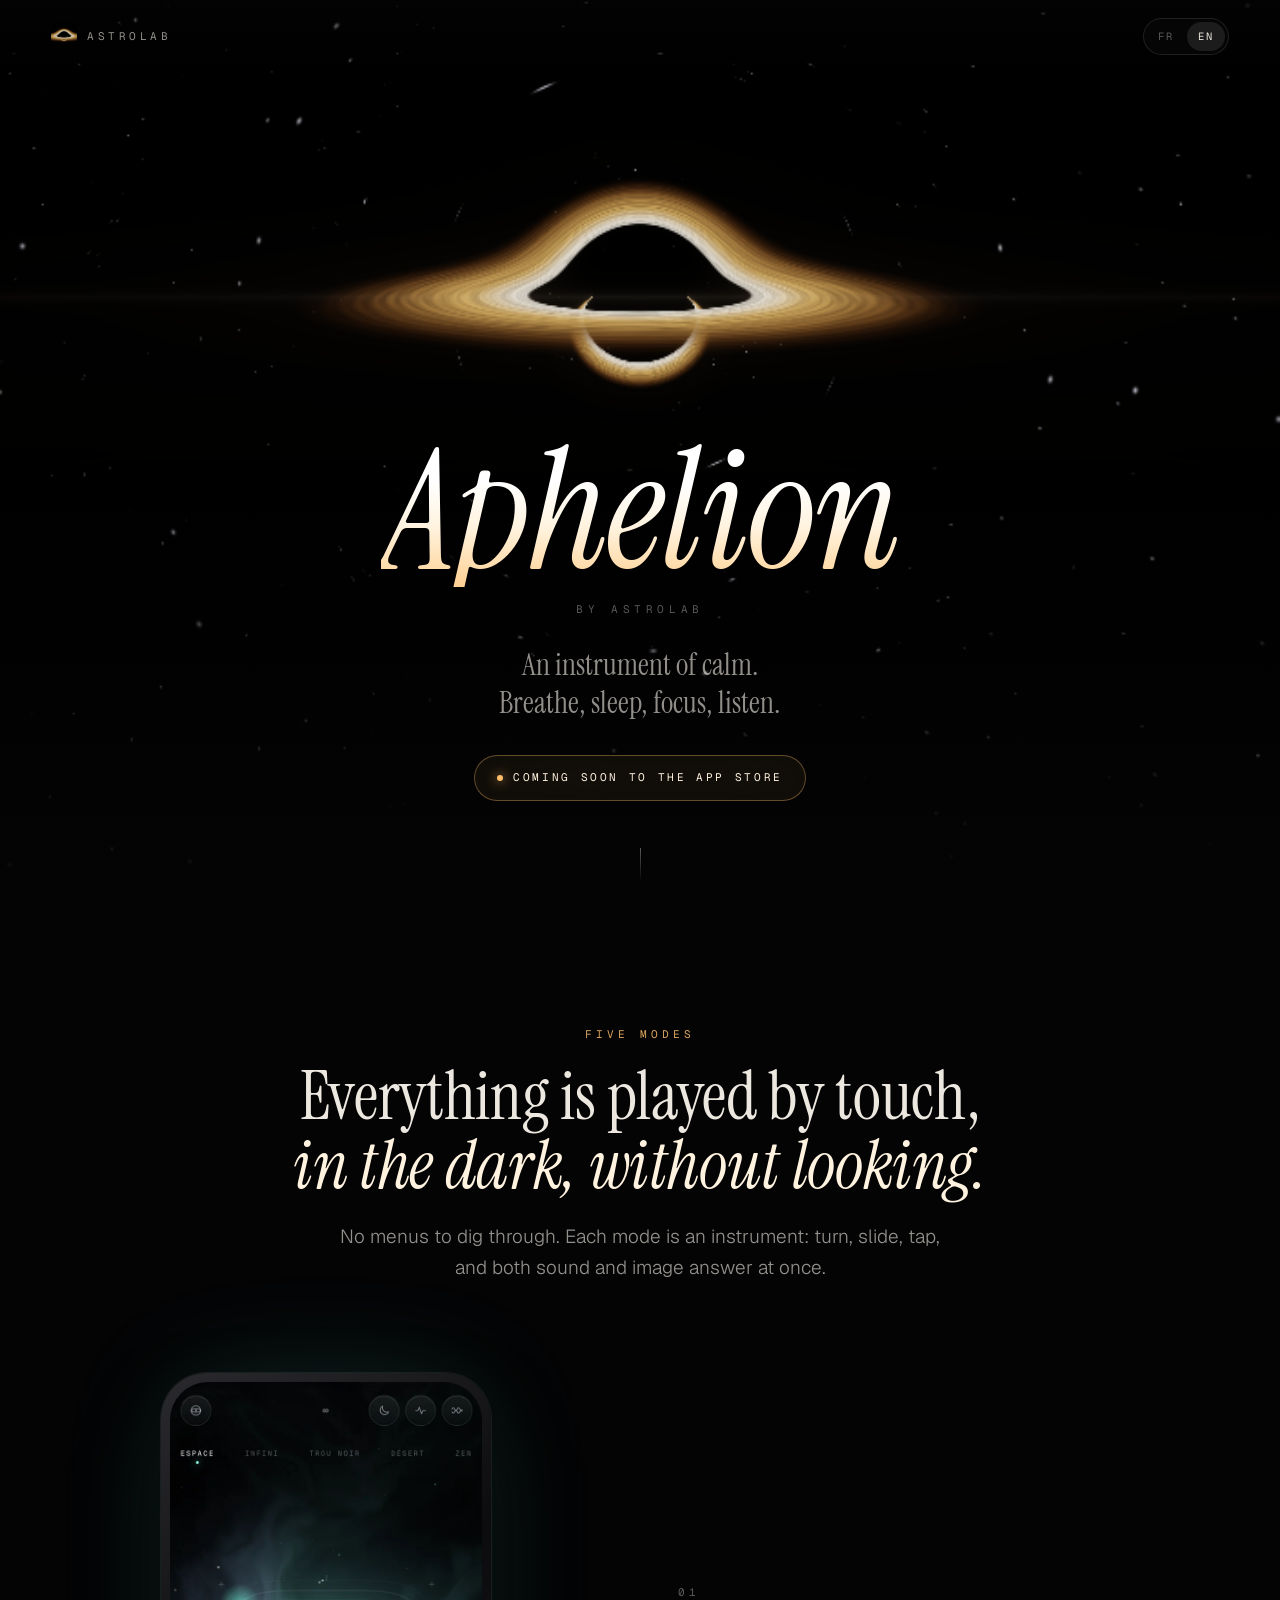
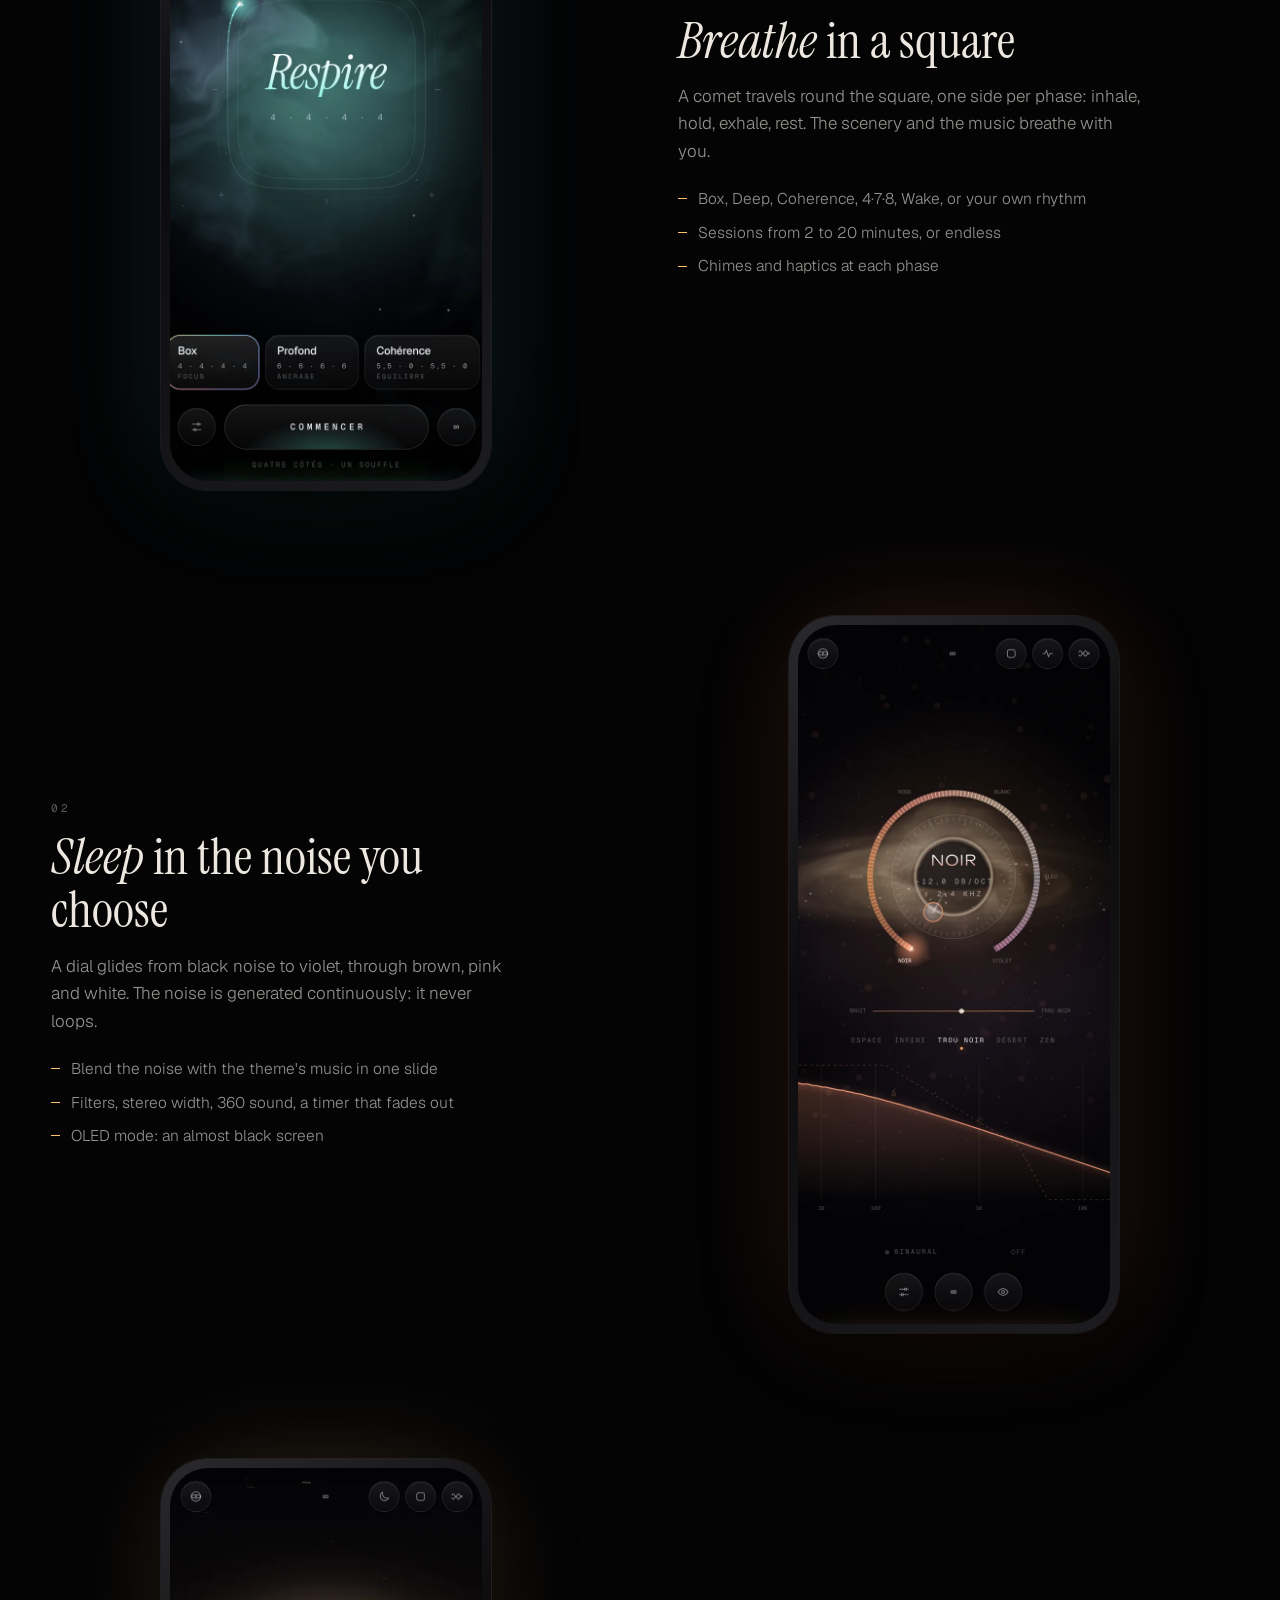
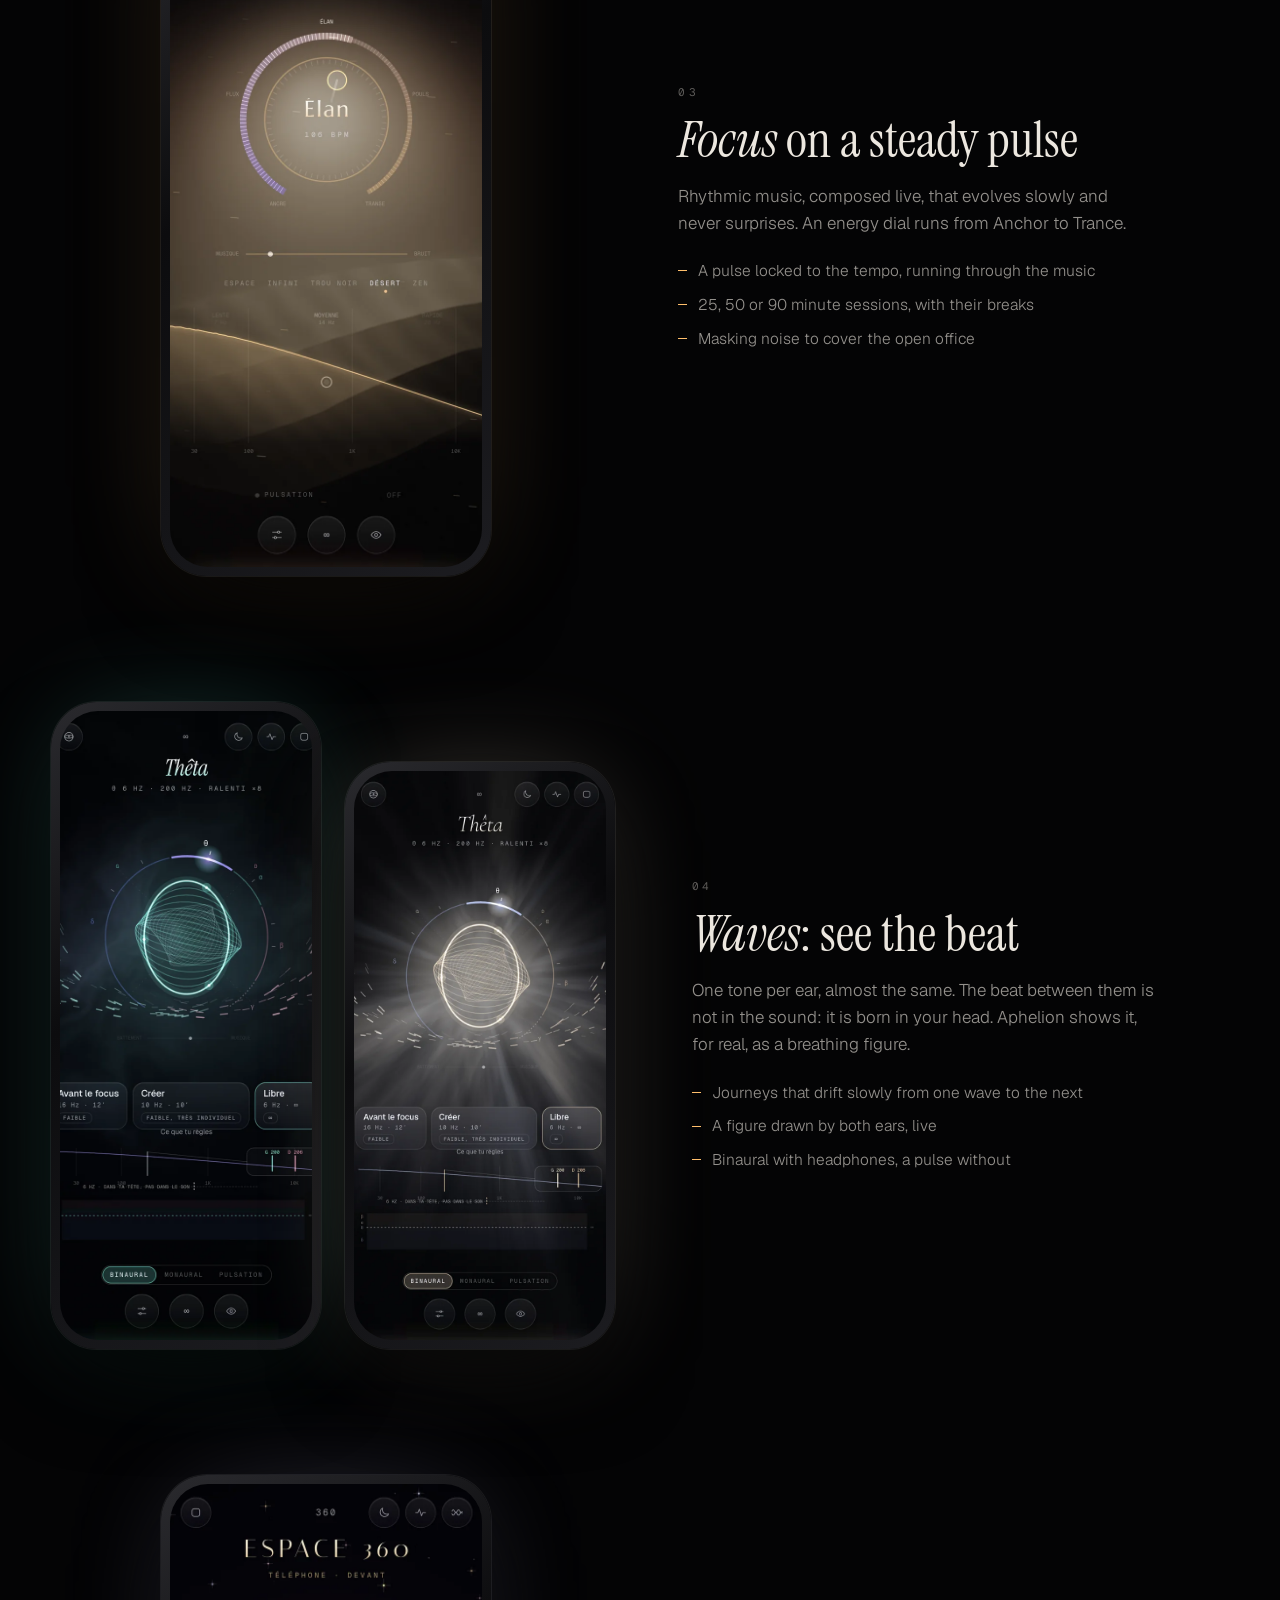
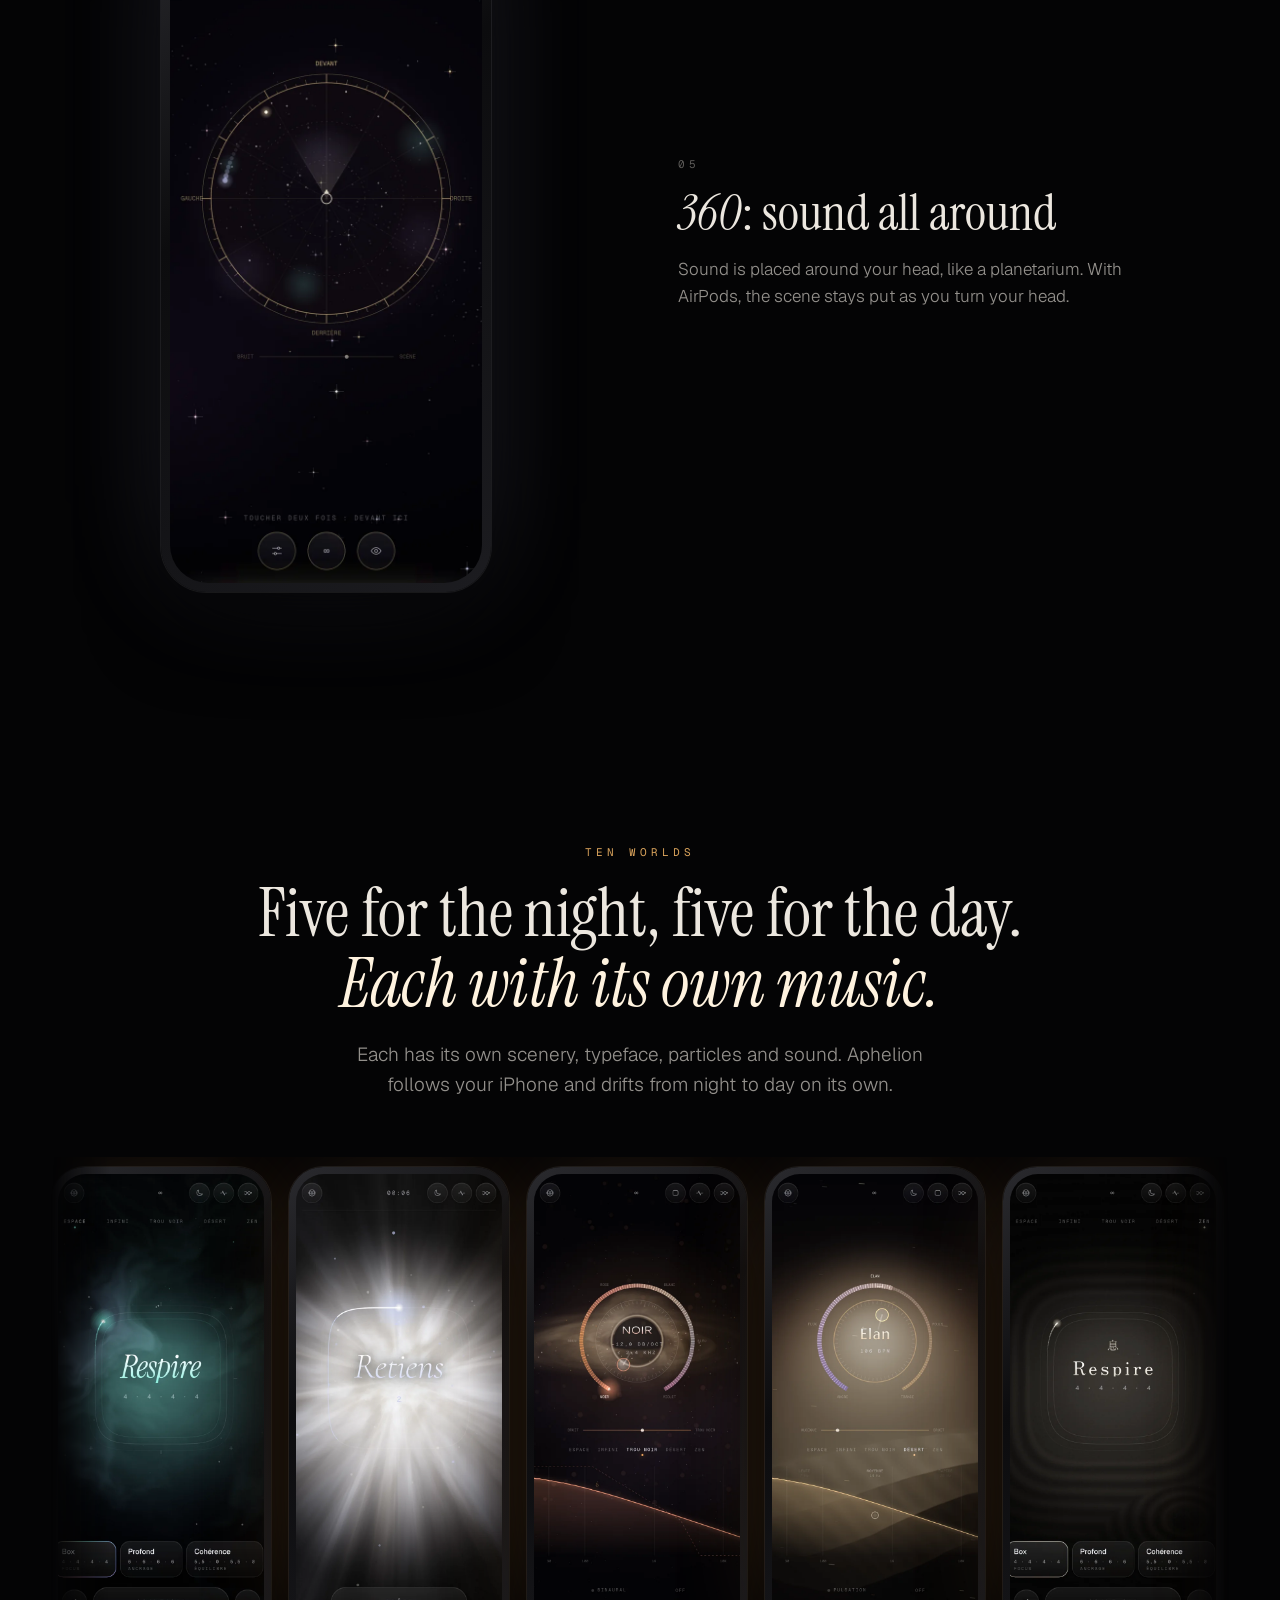
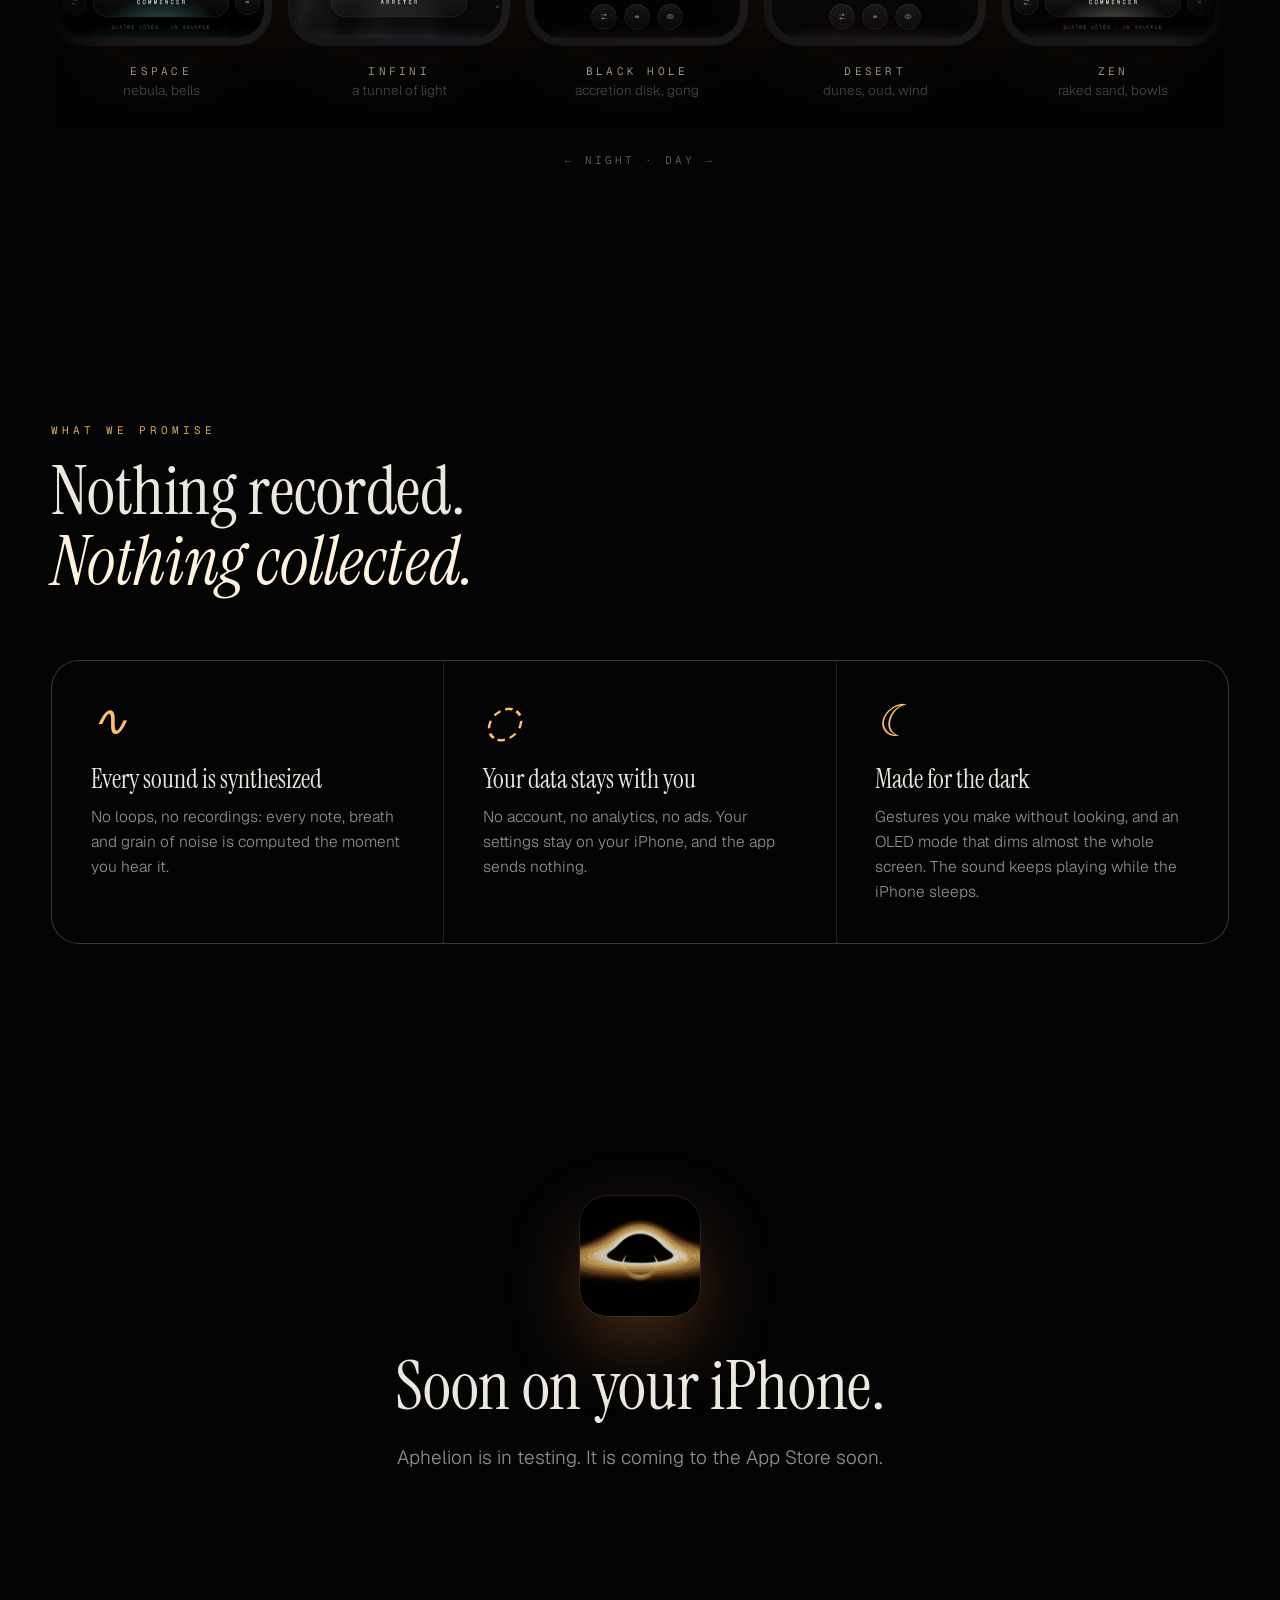
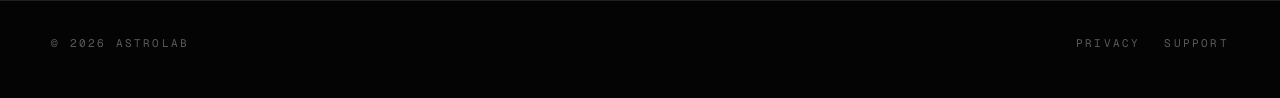
==== index.html @ 8ac02ea7 "Site d'Aphelion : présentation, confidentialité, support (FR/EN) Co-Authored-By: Claude Opus 5.5 <no" ====
<!doctype html>
<html lang="fr" data-l="fr">
<head>
<meta charset="utf-8">
<meta name="viewport" content="width=device-width,initial-scale=1,viewport-fit=cover">
<title>Aphelion — un instrument de calme</title>
<meta name="titre-fr" content="Aphelion — un instrument de calme">
<meta name="titre-en" content="Aphelion — an instrument of calm">
<meta name="description" content="Aphelion, by Astrolab: breathe, sleep, focus and listen. Ten worlds, every sound synthesized live, nothing recorded, no data collected.">
<meta name="theme-color" content="#040405">
<meta property="og:title" content="Aphelion">
<meta property="og:description" content="Un instrument de calme · An instrument of calm">
<meta property="og:image" content="img/icon-512.png">
<link rel="icon" href="img/favicon.png">
<link rel="apple-touch-icon" href="img/apple-touch-icon.png">
<link rel="preload" href="fonts/instrument-serif-italic.woff2" as="font" type="font/woff2" crossorigin>
<link rel="stylesheet" href="style.css">
</head>
<body>

<header class="barre">
  <a class="marque" href="./"><img src="img/favicon.png" alt="">Astrolab</a>
  <div class="langue" role="group" aria-label="Langue · Language"><button data-l="fr" aria-pressed="true">FR</button><button data-l="en" aria-pressed="false">EN</button></div>
</header>

<div class="ouverture">
  <div class="repli"></div>
  <canvas id="trou" aria-hidden="true"></canvas>
  <div class="titre">
    <h1>Aphelion</h1>
    <div class="par">by Astrolab</div>
    <p class="devise"><span class="fr">Un instrument de calme.<br>Respirer, dormir, se concentrer, écouter.</span><span class="en">An instrument of calm.<br>Breathe, sleep, focus, listen.</span></p>
    <a class="bientot" href="#modes"><i></i><span class="fr">Bientôt sur l'App Store</span><span class="en">Coming soon to the App Store</span></a>
  </div>
  <div class="descendre"></div>
</div>

<section id="modes">
  <div class="centre">
    <div class="intro-modes vient">
      <div class="etiquette"><span class="fr">Cinq modes</span><span class="en">Five modes</span></div>
      <h2><span class="fr">Tout se règle au doigt,<br><em>dans le noir, sans viser.</em></span><span class="en">Everything is played by touch,<br><em>in the dark, without looking.</em></span></h2>
      <p class="chapeau"><span class="fr">Pas de menus à parcourir. Chaque mode est un instrument : on tourne, on glisse, on touche, et le son comme l'image répondent tout de suite.</span><span class="en">No menus to dig through. Each mode is an instrument: turn, slide, tap, and both sound and image answer at once.</span></p>
    </div>

    <div class="modes">
      <article class="mode vient">
        <div class="tel" style="--lueur:rgba(80,200,180,.3)"><img src="img/resp-espace.webp" alt="" loading="lazy"></div>
        <div class="texte">
          <div class="num">01</div>
          <h3><span class="fr"><em>Respirer</em> en carré</span><span class="en"><em>Breathe</em> in a square</span></h3>
          <p><span class="fr">Une comète fait le tour du carré, un côté par phase : inspire, retiens, expire, suspends. Le décor et la musique respirent avec toi.</span><span class="en">A comet travels round the square, one side per phase: inhale, hold, exhale, rest. The scenery and the music breathe with you.</span></p>
          <ul>
            <li><span class="fr">Box, Profond, Cohérence, 4·7·8, Éveil, ou ton propre rythme</span><span class="en">Box, Deep, Coherence, 4·7·8, Wake, or your own rhythm</span></li>
            <li><span class="fr">Séances de 2 à 20 minutes, ou sans fin</span><span class="en">Sessions from 2 to 20 minutes, or endless</span></li>
            <li><span class="fr">Carillons et vibrations à chaque phase</span><span class="en">Chimes and haptics at each phase</span></li>
          </ul>
        </div>
      </article>

      <article class="mode vient">
        <div class="tel" style="--lueur:rgba(255,130,70,.3)"><img src="img/sommeil-trou.webp" alt="" loading="lazy"></div>
        <div class="texte">
          <div class="num">02</div>
          <h3><span class="fr"><em>Dormir</em> dans le bruit qu'on choisit</span><span class="en"><em>Sleep</em> in the noise you choose</span></h3>
          <p><span class="fr">Une molette glisse du bruit noir au violet, en passant par le brun, le rose et le blanc. Le bruit est généré en continu : il ne boucle jamais.</span><span class="en">A dial glides from black noise to violet, through brown, pink and white. The noise is generated continuously: it never loops.</span></p>
          <ul>
            <li><span class="fr">Le bruit se mêle à la musique du thème, d'un glisser</span><span class="en">Blend the noise with the theme's music in one slide</span></li>
            <li><span class="fr">Coupes, largeur stéréo, son 360, minuterie qui s'éteint en fondu</span><span class="en">Filters, stereo width, 360 sound, a timer that fades out</span></li>
            <li><span class="fr">Mode OLED : l'écran presque noir</span><span class="en">OLED mode: an almost black screen</span></li>
          </ul>
        </div>
      </article>

      <article class="mode vient">
        <div class="tel" style="--lueur:rgba(255,190,110,.28)"><img src="img/focus-desert.webp" alt="" loading="lazy"></div>
        <div class="texte">
          <div class="num">03</div>
          <h3><span class="fr"><em>Se concentrer</em> sur une pulsation</span><span class="en"><em>Focus</em> on a steady pulse</span></h3>
          <p><span class="fr">Une musique rythmée, composée en direct, qui évolue lentement et ne surprend jamais. Une molette d'énergie va d'Ancre à Transe.</span><span class="en">Rhythmic music, composed live, that evolves slowly and never surprises. An energy dial runs from Anchor to Trance.</span></p>
          <ul>
            <li><span class="fr">Une pulsation calée sur le tempo, qui traverse la musique</span><span class="en">A pulse locked to the tempo, running through the music</span></li>
            <li><span class="fr">Séances de 25, 50 ou 90 minutes, avec leurs pauses</span><span class="en">25, 50 or 90 minute sessions, with their breaks</span></li>
            <li><span class="fr">Un bruit de masquage pour couvrir l'open space</span><span class="en">Masking noise to cover the open office</span></li>
          </ul>
        </div>
      </article>

      <article class="mode vient">
        <div class="duo">
          <div class="tel" style="--lueur:rgba(90,220,200,.32)"><img src="img/ondes-espace.webp" alt="" loading="lazy"></div>
          <div class="tel" style="--lueur:rgba(255,240,210,.3)"><img src="img/ondes-infini.webp" alt="" loading="lazy"></div>
        </div>
        <div class="texte">
          <div class="num">04</div>
          <h3><span class="fr"><em>Ondes</em> : voir le battement</span><span class="en"><em>Waves</em>: see the beat</span></h3>
          <p><span class="fr">Un son par oreille, presque pareils. Le battement entre les deux n'est pas dans le son : il naît dans ta tête. Aphelion le montre, en vrai, comme une figure qui respire.</span><span class="en">One tone per ear, almost the same. The beat between them is not in the sound: it is born in your head. Aphelion shows it, for real, as a breathing figure.</span></p>
          <ul>
            <li><span class="fr">Des voyages qui glissent lentement d'une onde à l'autre</span><span class="en">Journeys that drift slowly from one wave to the next</span></li>
            <li><span class="fr">Une figure tracée par les deux oreilles, en direct</span><span class="en">A figure drawn by both ears, live</span></li>
            <li><span class="fr">Binaural au casque, pulsation sans casque</span><span class="en">Binaural with headphones, a pulse without</span></li>
          </ul>
        </div>
      </article>

      <article class="mode vient">
        <div class="tel" style="--lueur:rgba(200,200,255,.25)"><img src="img/e360-infini.webp" alt="" loading="lazy"></div>
        <div class="texte">
          <div class="num">05</div>
          <h3><span class="fr"><em>360</em> : le son tout autour</span><span class="en"><em>360</em>: sound all around</span></h3>
          <p><span class="fr">Le son se place autour de ta tête, comme dans un planétarium. Avec des AirPods, la scène reste en place quand tu tournes la tête.</span><span class="en">Sound is placed around your head, like a planetarium. With AirPods, the scene stays put as you turn your head.</span></p>
        </div>
      </article>
    </div>
  </div>
</section>

<section class="univers">
  <div class="centre vient" style="text-align:center">
    <div class="etiquette"><span class="fr">Dix univers</span><span class="en">Ten worlds</span></div>
    <h2><span class="fr">Cinq de nuit, cinq de jour.<br><em>Chacun avec sa musique.</em></span><span class="en">Five for the night, five for the day.<br><em>Each with its own music.</em></span></h2>
    <p class="chapeau" style="margin-inline:auto"><span class="fr">Un décor, une police, des particules et un son à lui. Aphelion suit ton iPhone et passe seule de la nuit au jour, en douceur.</span><span class="en">Each has its own scenery, typeface, particles and sound. Aphelion follows your iPhone and drifts from night to day on its own.</span></p>
  </div>
  <div class="bande vient">
    <div class="carte"><div class="tel"><img src="img/resp-espace.webp" alt="" loading="lazy"></div><b>Espace</b><span class="fr">nébuleuse, cloches</span><span class="en">nebula, bells</span></div>
    <div class="carte"><div class="tel"><img src="img/resp-seance-infini.webp" alt="" loading="lazy"></div><b>Infini</b><span class="fr">un tunnel de lumière</span><span class="en">a tunnel of light</span></div>
    <div class="carte"><div class="tel"><img src="img/sommeil-trou.webp" alt="" loading="lazy"></div><b class="fr">Trou noir</b><b class="en">Black hole</b><span class="fr">disque d'accrétion, gong</span><span class="en">accretion disk, gong</span></div>
    <div class="carte"><div class="tel"><img src="img/focus-desert.webp" alt="" loading="lazy"></div><b class="fr">Désert</b><b class="en">Desert</b><span class="fr">dunes, oud, vent</span><span class="en">dunes, oud, wind</span></div>
    <div class="carte"><div class="tel"><img src="img/resp-zen.webp" alt="" loading="lazy"></div><b>Zen</b><span class="fr">sable ratissé, bols</span><span class="en">raked sand, bowls</span></div>
    <div class="carte"><div class="tel"><img src="img/sommeil-nuages.webp" alt="" loading="lazy"></div><b class="fr">Nuages</b><b class="en">Clouds</b><span class="fr">au-dessus de la mer de nuages</span><span class="en">above a sea of clouds</span></div>
    <div class="carte"><div class="tel"><img src="img/resp-lagon.webp" alt="" loading="lazy"></div><b class="fr">Lagon</b><b class="en">Lagoon</b><span class="fr">reflets sous l'eau</span><span class="en">caustics under water</span></div>
    <div class="carte"><div class="tel"><img src="img/focus-prisme.webp" alt="" loading="lazy"></div><b class="fr">Prisme</b><b class="en">Prism</b><span class="fr">la lumière décomposée</span><span class="en">light split apart</span></div>
    <div class="carte"><div class="tel"><img src="img/resp-neve.webp" alt="" loading="lazy"></div><b class="fr">Névé</b><b class="en">Snowfield</b><span class="fr">neige et soleil d'altitude</span><span class="en">snow and high sun</span></div>
    <div class="carte"><div class="tel"><img src="img/resp-washi.webp" alt="" loading="lazy"></div><b>Washi</b><span class="fr">papier, encre, koto</span><span class="en">paper, ink, koto</span></div>
  </div>
  <div class="nuitjour"><span class="fr">← nuit · jour →</span><span class="en">← night · day →</span></div>
</section>

<section>
  <div class="centre">
    <div class="vient">
      <div class="etiquette"><span class="fr">Ce qu'on a promis</span><span class="en">What we promise</span></div>
      <h2><span class="fr">Rien d'enregistré.<br><em>Rien de collecté.</em></span><span class="en">Nothing recorded.<br><em>Nothing collected.</em></span></h2>
    </div>
    <div class="principes vient">
      <div class="principe"><div class="sym">∿</div><h4><span class="fr">Tout le son est synthétisé</span><span class="en">Every sound is synthesized</span></h4><p><span class="fr">Pas de boucles ni d'enregistrements : chaque note, chaque souffle et chaque grain de bruit est calculé au moment où tu l'entends.</span><span class="en">No loops, no recordings: every note, breath and grain of noise is computed the moment you hear it.</span></p></div>
      <div class="principe"><div class="sym">◌</div><h4><span class="fr">Tes données restent chez toi</span><span class="en">Your data stays with you</span></h4><p><span class="fr">Aucun compte, aucune analytique, aucune pub. Tes réglages restent sur ton iPhone, et l'app n'envoie rien.</span><span class="en">No account, no analytics, no ads. Your settings stay on your iPhone, and the app sends nothing.</span></p></div>
      <div class="principe"><div class="sym">☾</div><h4><span class="fr">Fait pour le noir</span><span class="en">Made for the dark</span></h4><p><span class="fr">Des gestes qu'on fait sans regarder, et un mode OLED qui éteint presque tout l'écran. Le son continue quand l'iPhone dort.</span><span class="en">Gestures you make without looking, and an OLED mode that dims almost the whole screen. The sound keeps playing while the iPhone sleeps.</span></p></div>
    </div>
  </div>
</section>

<section class="fin">
  <div class="centre vient">
    <img class="icone" src="img/icon-512.png" alt="Aphelion">
    <h2><span class="fr">Bientôt sur ton iPhone.</span><span class="en">Soon on your iPhone.</span></h2>
    <p class="chapeau" style="margin-inline:auto"><span class="fr">Aphelion est en test. Elle arrive sur l'App Store sous peu.</span><span class="en">Aphelion is in testing. It is coming to the App Store soon.</span></p>
  </div>
</section>

<footer>
  <div class="centre">
    <span>© 2026 Astrolab</span>
    <nav><a href="confidentialite.html"><span class="fr">Confidentialité</span><span class="en">Privacy</span></a><a href="support.html">Support</a></nav>
  </div>
</footer>

<script src="site.js"></script>
<script src="trou.js"></script>
</body>
</html>
---- style.css ----
@font-face{font-family:'Geist';src:url(fonts/geist.woff2) format('woff2');font-weight:300 500;font-display:swap}
@font-face{font-family:'Geist Mono';src:url(fonts/geist-mono.woff2) format('woff2');font-weight:400 500;font-display:swap}
@font-face{font-family:'Instrument Serif';src:url(fonts/instrument-serif.woff2) format('woff2');font-display:swap}
@font-face{font-family:'Instrument Serif';font-style:italic;src:url(fonts/instrument-serif-italic.woff2) format('woff2');font-display:swap}

:root{
  --noir:#040405;--noir2:#0b0b0e;--encre:#ece7df;--doux:rgba(236,231,223,.62);--pale:rgba(236,231,223,.38);
  --trait:rgba(236,231,223,.12);--or:#ffbf6b;--or2:#ff8a3d;--chaud:#fff3df;
  --serif:'Instrument Serif',ui-serif,Georgia,serif;--sans:'Geist',ui-sans-serif,system-ui,-apple-system,sans-serif;--mono:'Geist Mono',ui-monospace,Menlo,monospace;
  --marge:max(16px,4vw);--large:1180px;
  color-scheme:dark;
}
*{box-sizing:border-box;margin:0;padding:0}
html{background:var(--noir);-webkit-text-size-adjust:100%;scroll-behavior:smooth}
body{background:var(--noir);color:var(--encre);font-family:var(--sans);font-weight:300;font-size:17px;line-height:1.6;-webkit-font-smoothing:antialiased;overflow-x:hidden}
a{color:inherit}
img{display:block;max-width:100%}
[data-l=fr] .en,[data-l=en] .fr{display:none!important}
::selection{background:rgba(255,191,107,.3)}

/* top bar */
.barre{position:fixed;inset:0 0 auto;z-index:20;display:flex;align-items:center;justify-content:space-between;padding:18px var(--marge);
  background:linear-gradient(rgba(4,4,5,.7),rgba(4,4,5,0));pointer-events:none}
.barre>*{pointer-events:auto}
.marque{display:flex;align-items:center;gap:10px;text-decoration:none;font-family:var(--mono);font-size:11px;letter-spacing:.32em;text-transform:uppercase;color:var(--doux)}
.marque img{width:26px;height:26px;border-radius:7px}
.langue{display:flex;gap:2px;padding:3px;border:1px solid var(--trait);border-radius:99px;background:rgba(10,10,12,.55);backdrop-filter:blur(12px);-webkit-backdrop-filter:blur(12px)}
.langue button{all:unset;cursor:pointer;font-family:var(--mono);font-size:10.5px;letter-spacing:.18em;padding:6px 11px;border-radius:99px;color:var(--pale)}
.langue button[aria-pressed=true]{background:rgba(236,231,223,.1);color:var(--encre)}
.langue button:focus-visible{outline:1px solid var(--or)}

/* hero */
.ouverture{position:relative;height:100svh;min-height:560px;overflow:hidden;display:grid;place-items:end center;isolation:isolate}
#trou{position:absolute;inset:0;width:100%;height:100%;z-index:-2;opacity:0;transition:opacity 2.4s ease}
#trou.vu{opacity:1}
.ouverture .repli{position:absolute;inset:0;z-index:-3;background:radial-gradient(ellipse 60% 22% at 50% 50%,rgba(255,170,90,.35),transparent 70%),var(--noir)}
.ouverture::after{content:'';position:absolute;inset:auto 0 0;height:45%;z-index:-1;background:linear-gradient(transparent,var(--noir))}
.titre{text-align:center;padding:0 var(--marge) clamp(56px,11vh,120px)}
.titre h1{font-family:var(--serif);font-style:italic;font-weight:400;font-size:clamp(64px,13vw,168px);line-height:.9;letter-spacing:-.01em;
  background:linear-gradient(180deg,#fff 30%,var(--chaud) 60%,var(--or) 120%);-webkit-background-clip:text;background-clip:text;color:transparent;
  animation:monte 2.2s cubic-bezier(.2,.7,.2,1) .6s both}
.titre .par{margin-top:14px;font-family:var(--mono);font-size:11px;letter-spacing:.42em;text-transform:uppercase;color:var(--pale);animation:monte 2s ease 1.1s both}
.titre .devise{margin-top:28px;font-family:var(--serif);font-size:clamp(22px,3vw,30px);line-height:1.25;color:var(--doux);animation:monte 2s ease 1.4s both}
.bientot{display:inline-flex;align-items:center;gap:10px;margin-top:34px;padding:13px 22px;border-radius:99px;border:1px solid rgba(255,191,107,.35);
  background:rgba(255,191,107,.06);font-family:var(--mono);font-size:11px;letter-spacing:.24em;text-transform:uppercase;color:var(--chaud);text-decoration:none;
  animation:monte 2s ease 1.7s both;backdrop-filter:blur(10px);-webkit-backdrop-filter:blur(10px)}
.bientot i{width:6px;height:6px;border-radius:50%;background:var(--or);box-shadow:0 0 12px var(--or);animation:pouls 2.4s ease-in-out infinite}
@keyframes monte{from{opacity:0;transform:translateY(18px);filter:blur(6px)}to{opacity:1;transform:none;filter:none}}
@keyframes pouls{50%{opacity:.35}}
.descendre{position:absolute;bottom:18px;left:50%;width:1px;height:34px;background:linear-gradient(var(--pale),transparent);animation:monte 2s ease 2.2s both}

/* sections */
section{padding:clamp(80px,14vh,160px) var(--marge)}
.etiquette{font-family:var(--mono);font-size:11px;letter-spacing:.36em;text-transform:uppercase;color:var(--or);opacity:.85}
h2{font-family:var(--serif);font-weight:400;font-size:clamp(38px,5.4vw,68px);line-height:1.02;letter-spacing:-.005em;margin-top:18px}
h2 em{font-style:italic;color:var(--chaud)}
.chapeau{max-width:620px;margin-top:22px;color:var(--doux);font-size:clamp(17px,1.5vw,19px)}
.centre{max-width:var(--large);margin:0 auto}
.intro-modes{text-align:center}.intro-modes .chapeau{margin-inline:auto}

/* modes */
.modes{display:grid;gap:clamp(90px,14vh,150px);margin-top:clamp(70px,10vh,110px)}
.mode{display:grid;grid-template-columns:1fr 1fr;align-items:center;gap:clamp(32px,6vw,90px)}
.mode:nth-child(even) .tel{order:2}
.mode .texte{max-width:470px}
.mode h3{font-family:var(--serif);font-weight:400;font-size:clamp(34px,4vw,52px);line-height:1.05;margin-top:12px}
.mode h3 em{font-style:italic}
.mode p{margin-top:16px;color:var(--doux)}
.mode ul{list-style:none;margin-top:22px;display:grid;gap:9px}
.mode li{position:relative;padding-left:20px;color:var(--doux);font-size:15.5px}
.mode li::before{content:'';position:absolute;left:0;top:.72em;width:9px;height:1px;background:var(--or)}
.num{font-family:var(--mono);font-size:11px;letter-spacing:.3em;color:var(--pale)}

.tel{position:relative;justify-self:center;width:min(330px,78vw);aspect-ratio:660/1434;border-radius:46px;padding:9px;
  background:linear-gradient(145deg,#2a2a2e,#0c0c0e 40%,#1c1c20);box-shadow:0 0 0 1px rgba(255,255,255,.07),0 40px 90px -20px rgba(0,0,0,.9),0 0 120px -30px var(--lueur,rgba(255,170,90,.25))}
.tel img{width:100%;height:100%;object-fit:cover;border-radius:38px}
.duo{display:flex;justify-content:center;gap:clamp(14px,2vw,24px)}
.duo .tel{width:min(270px,40vw)}
.duo .tel:last-child{margin-top:60px}

/* universes */
.univers{overflow:hidden}
.bande{display:flex;gap:18px;margin-top:56px;padding:10px 0 30px;overflow-x:auto;scroll-snap-type:x mandatory;scrollbar-width:none;-webkit-overflow-scrolling:touch;
  mask-image:linear-gradient(90deg,transparent,#000 5%,#000 95%,transparent)}
.bande::-webkit-scrollbar{display:none}
.carte{flex:0 0 auto;scroll-snap-align:center;width:min(220px,52vw)}
.carte .tel{width:100%;border-radius:34px;padding:7px}.carte .tel img{border-radius:28px}
.carte b{display:block;margin-top:18px;font-family:var(--mono);font-weight:400;font-size:11px;letter-spacing:.3em;text-transform:uppercase;text-align:center}
.carte span{display:block;text-align:center;color:var(--pale);font-size:13.5px}
.nuitjour{display:flex;justify-content:center;gap:28px;margin-top:20px;font-family:var(--mono);font-size:11px;letter-spacing:.28em;text-transform:uppercase;color:var(--pale)}

/* principles */
.principes{display:grid;grid-template-columns:repeat(3,1fr);gap:1px;margin-top:64px;background:var(--trait);border:1px solid var(--trait);border-radius:28px;overflow:hidden}
.principe{background:var(--noir);padding:clamp(28px,3vw,42px)}
.principe .sym{font-family:var(--serif);font-style:italic;font-size:44px;line-height:1;color:var(--or)}
.principe h4{font-family:var(--serif);font-weight:400;font-size:26px;margin-top:22px;line-height:1.15}
.principe p{margin-top:10px;color:var(--doux);font-size:15.5px}

/* closing */
.fin{text-align:center;position:relative}
.fin .icone{width:120px;height:120px;border-radius:28px;margin:0 auto;box-shadow:0 0 0 1px rgba(255,255,255,.08),0 30px 80px -10px rgba(255,150,70,.35)}
.fin h2{margin-top:36px}
footer{border-top:1px solid var(--trait);padding:34px var(--marge) 46px}
footer .centre{display:flex;flex-wrap:wrap;gap:16px 28px;align-items:center;justify-content:space-between;font-family:var(--mono);font-size:11px;letter-spacing:.2em;text-transform:uppercase;color:var(--pale)}
footer nav{display:flex;gap:24px}
footer a{text-decoration:none}footer a:hover{color:var(--encre)}

/* reveal */
.vient{opacity:0;transform:translateY(28px);transition:opacity 1.2s ease,transform 1.2s cubic-bezier(.2,.7,.2,1)}
.vient.la{opacity:1;transform:none}

/* text pages */
.page{max-width:760px;margin:0 auto;padding:clamp(120px,18vh,170px) var(--marge) 90px}
.page h1{font-family:var(--serif);font-weight:400;font-size:clamp(44px,7vw,72px);line-height:1}
.page h1 em{font-style:italic;color:var(--chaud)}
.page .maj{margin-top:16px;font-family:var(--mono);font-size:11px;letter-spacing:.24em;text-transform:uppercase;color:var(--pale)}
.page .resume{margin-top:40px;padding:26px 28px;border:1px solid rgba(255,191,107,.28);border-radius:22px;background:rgba(255,191,107,.04);font-family:var(--serif);font-size:24px;line-height:1.3}
.page h2{font-size:30px;margin-top:56px}
.page p,.page li{margin-top:14px;color:var(--doux)}
.page ul{padding-left:20px}
.page strong{color:var(--encre);font-weight:400}
.page a{color:var(--chaud);text-underline-offset:3px}
.faq details{border-top:1px solid var(--trait);padding:20px 0}
.faq details:last-child{border-bottom:1px solid var(--trait)}
.faq summary{cursor:pointer;list-style:none;font-family:var(--serif);font-size:23px;line-height:1.25;display:flex;justify-content:space-between;gap:20px}
.faq summary::-webkit-details-marker{display:none}
.faq summary::after{content:'+';font-family:var(--mono);color:var(--or);transition:transform .3s}
.faq details[open] summary::after{transform:rotate(45deg)}
.contact{display:inline-flex;margin-top:22px;padding:13px 22px;border-radius:99px;border:1px solid rgba(255,191,107,.35);font-family:var(--mono);font-size:11px;letter-spacing:.22em;text-transform:uppercase;color:var(--chaud)!important;text-decoration:none}

@media (max-width:820px){
  .mode{grid-template-columns:1fr;text-align:center}
  .mode:nth-child(even) .tel{order:0}
  .mode .texte{margin:0 auto}
  .mode ul{justify-items:center}
  .mode li{padding-left:0}.mode li::before{display:none}
  .principes{grid-template-columns:1fr}
  footer .centre{justify-content:center;text-align:center}
}
@media (prefers-reduced-motion:reduce){
  *,*::before,*::after{animation:none!important;transition:none!important}
  .vient{opacity:1;transform:none}
}
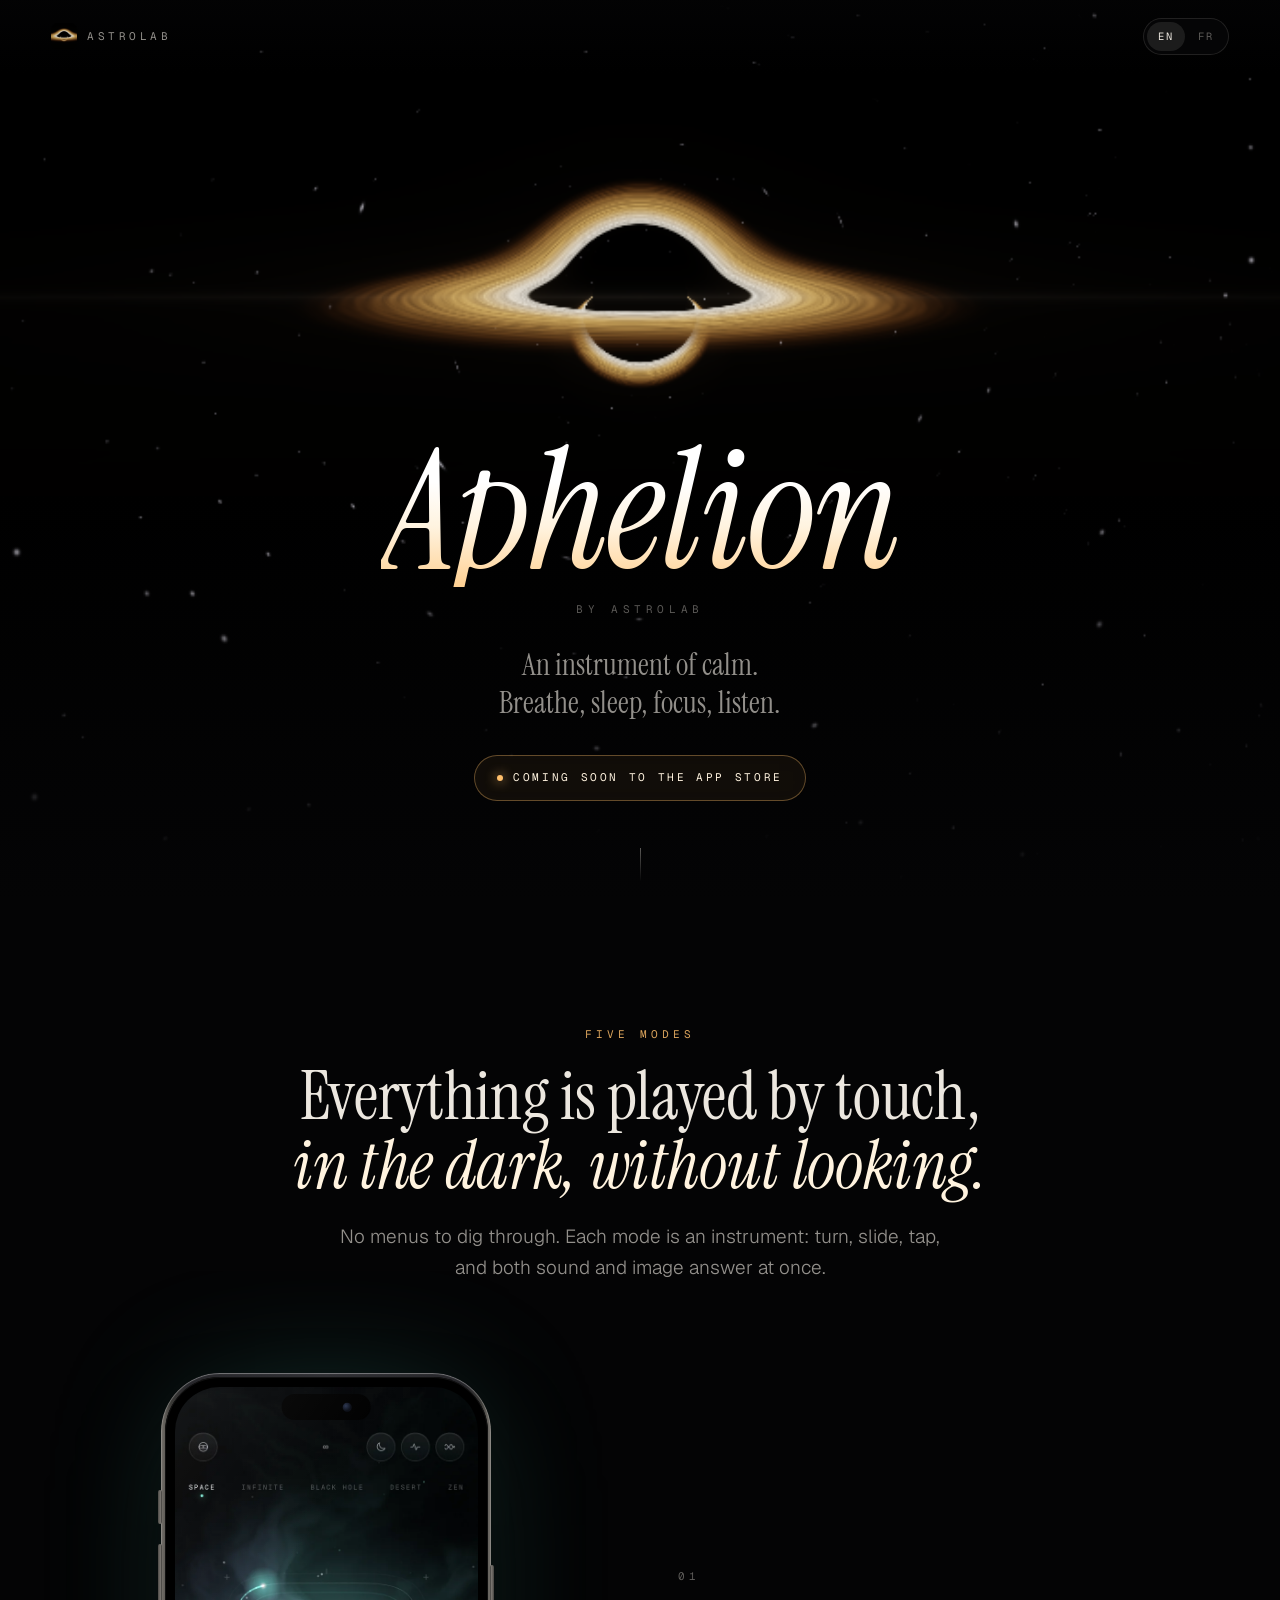
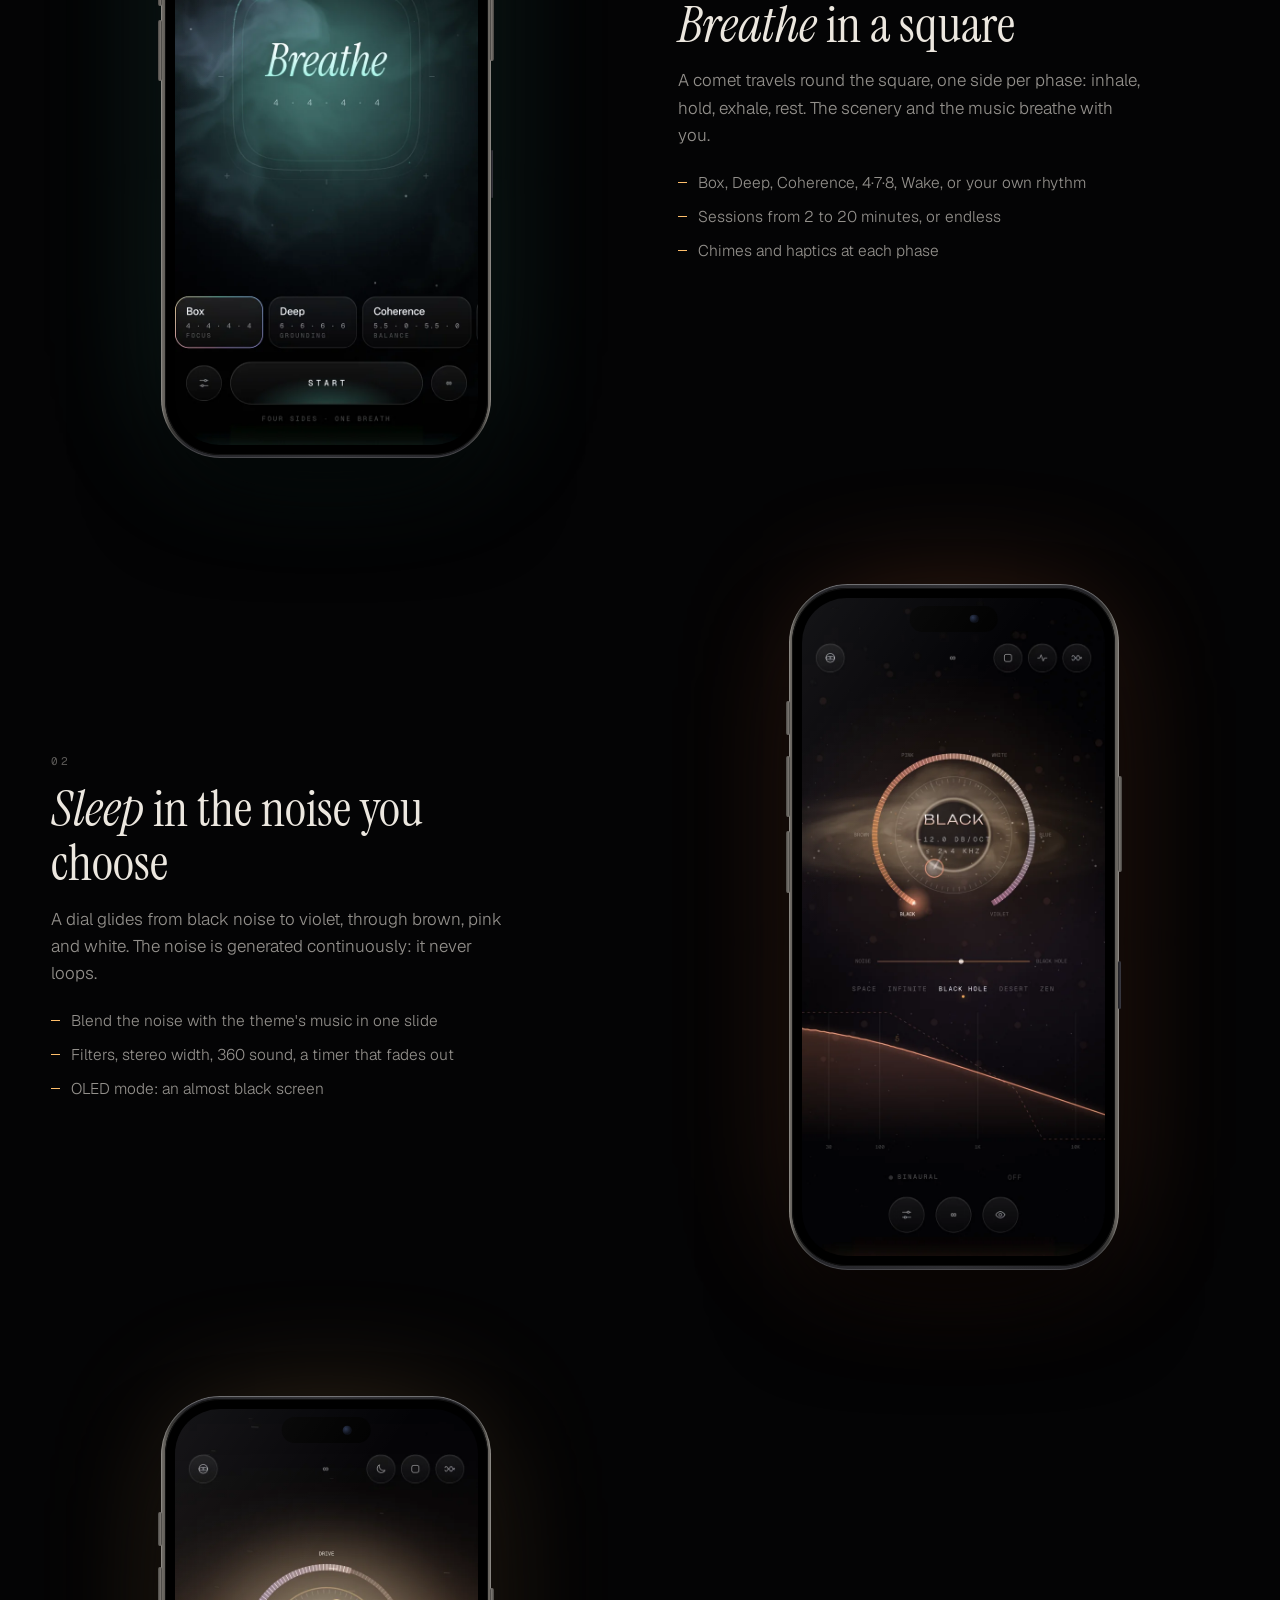
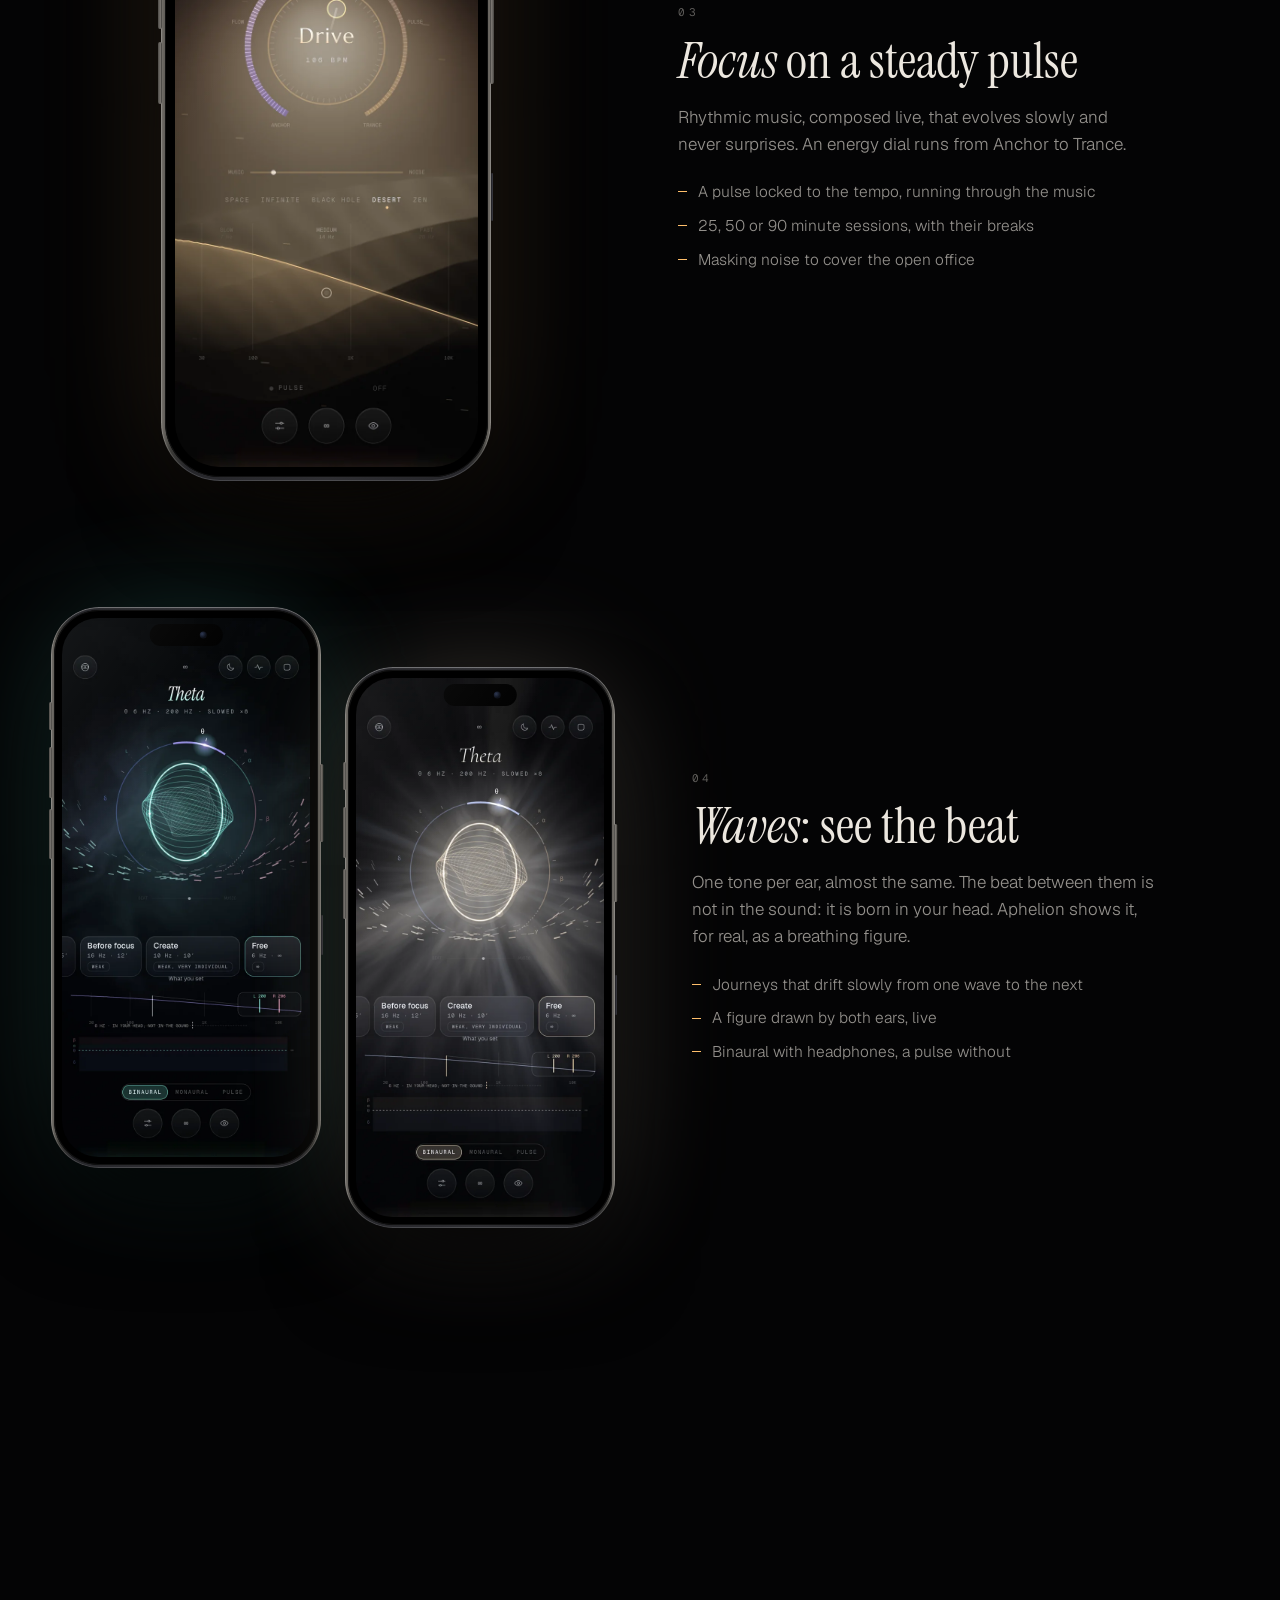
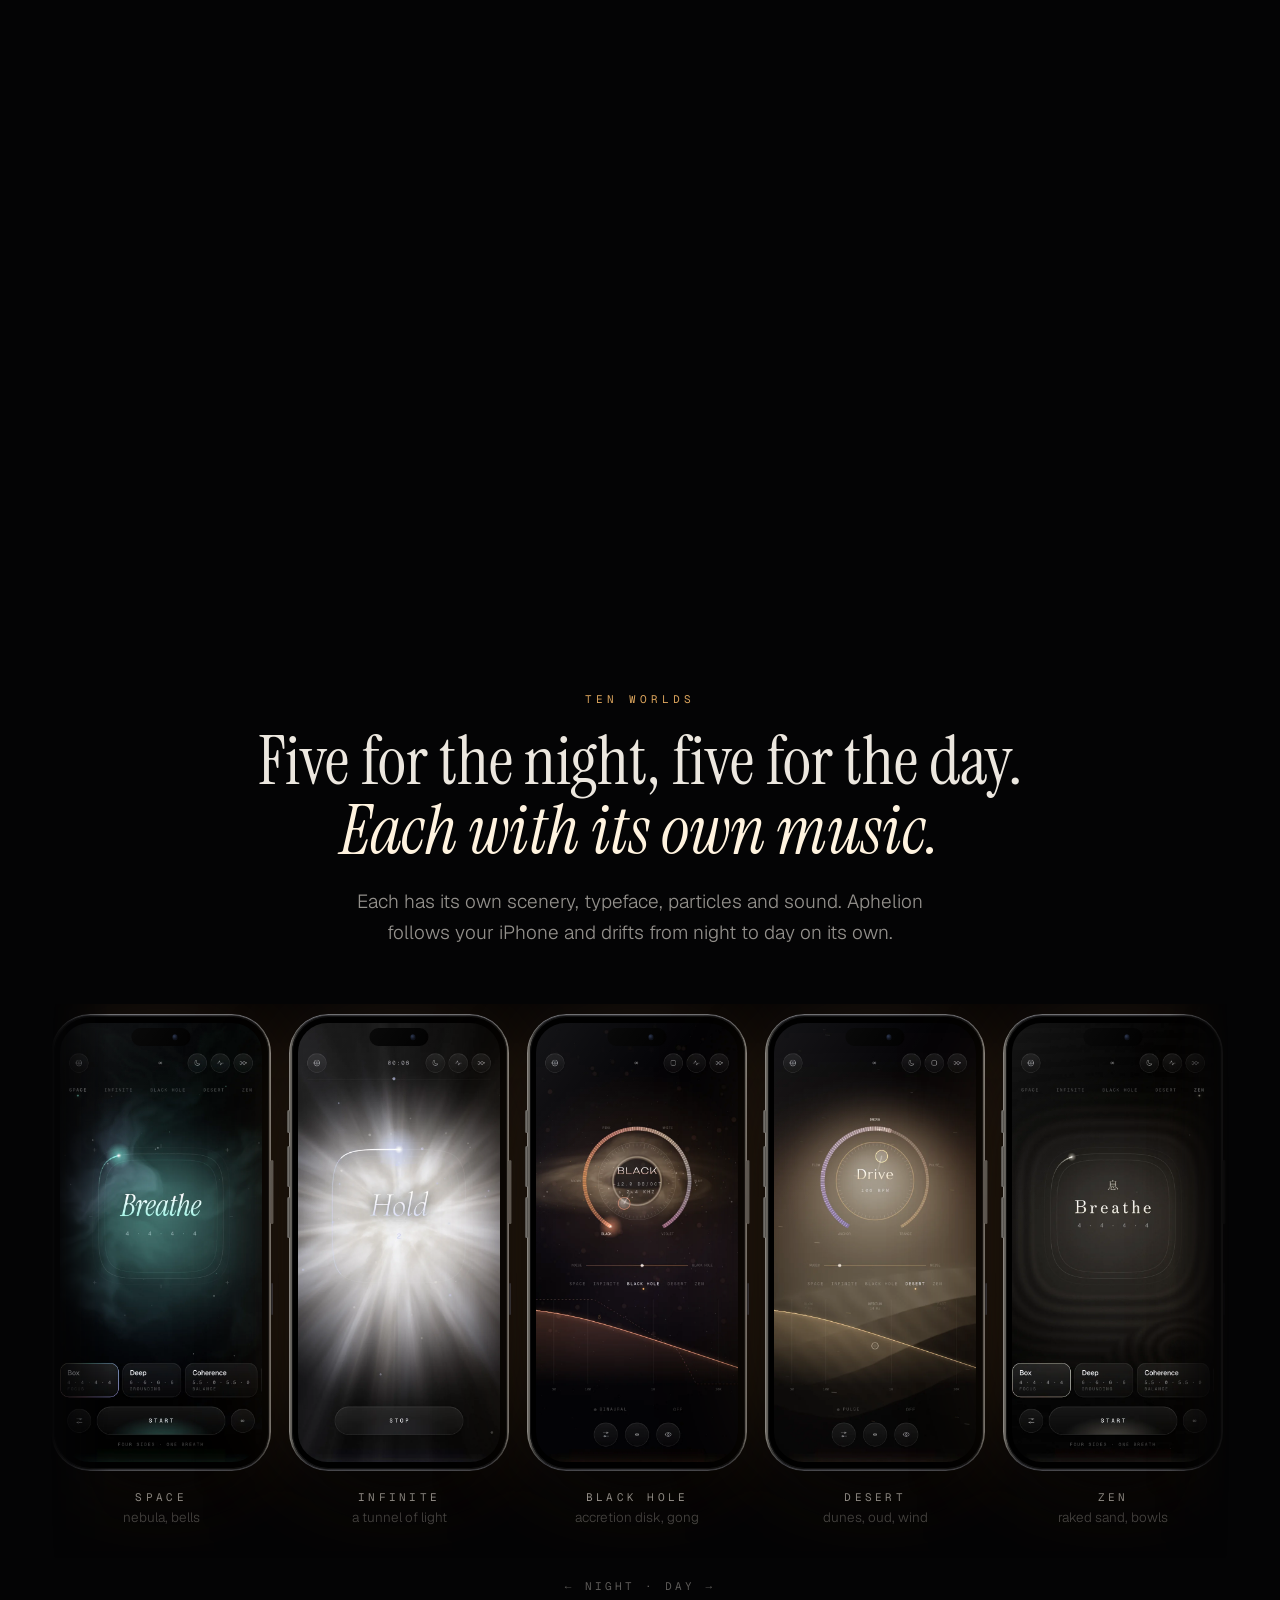
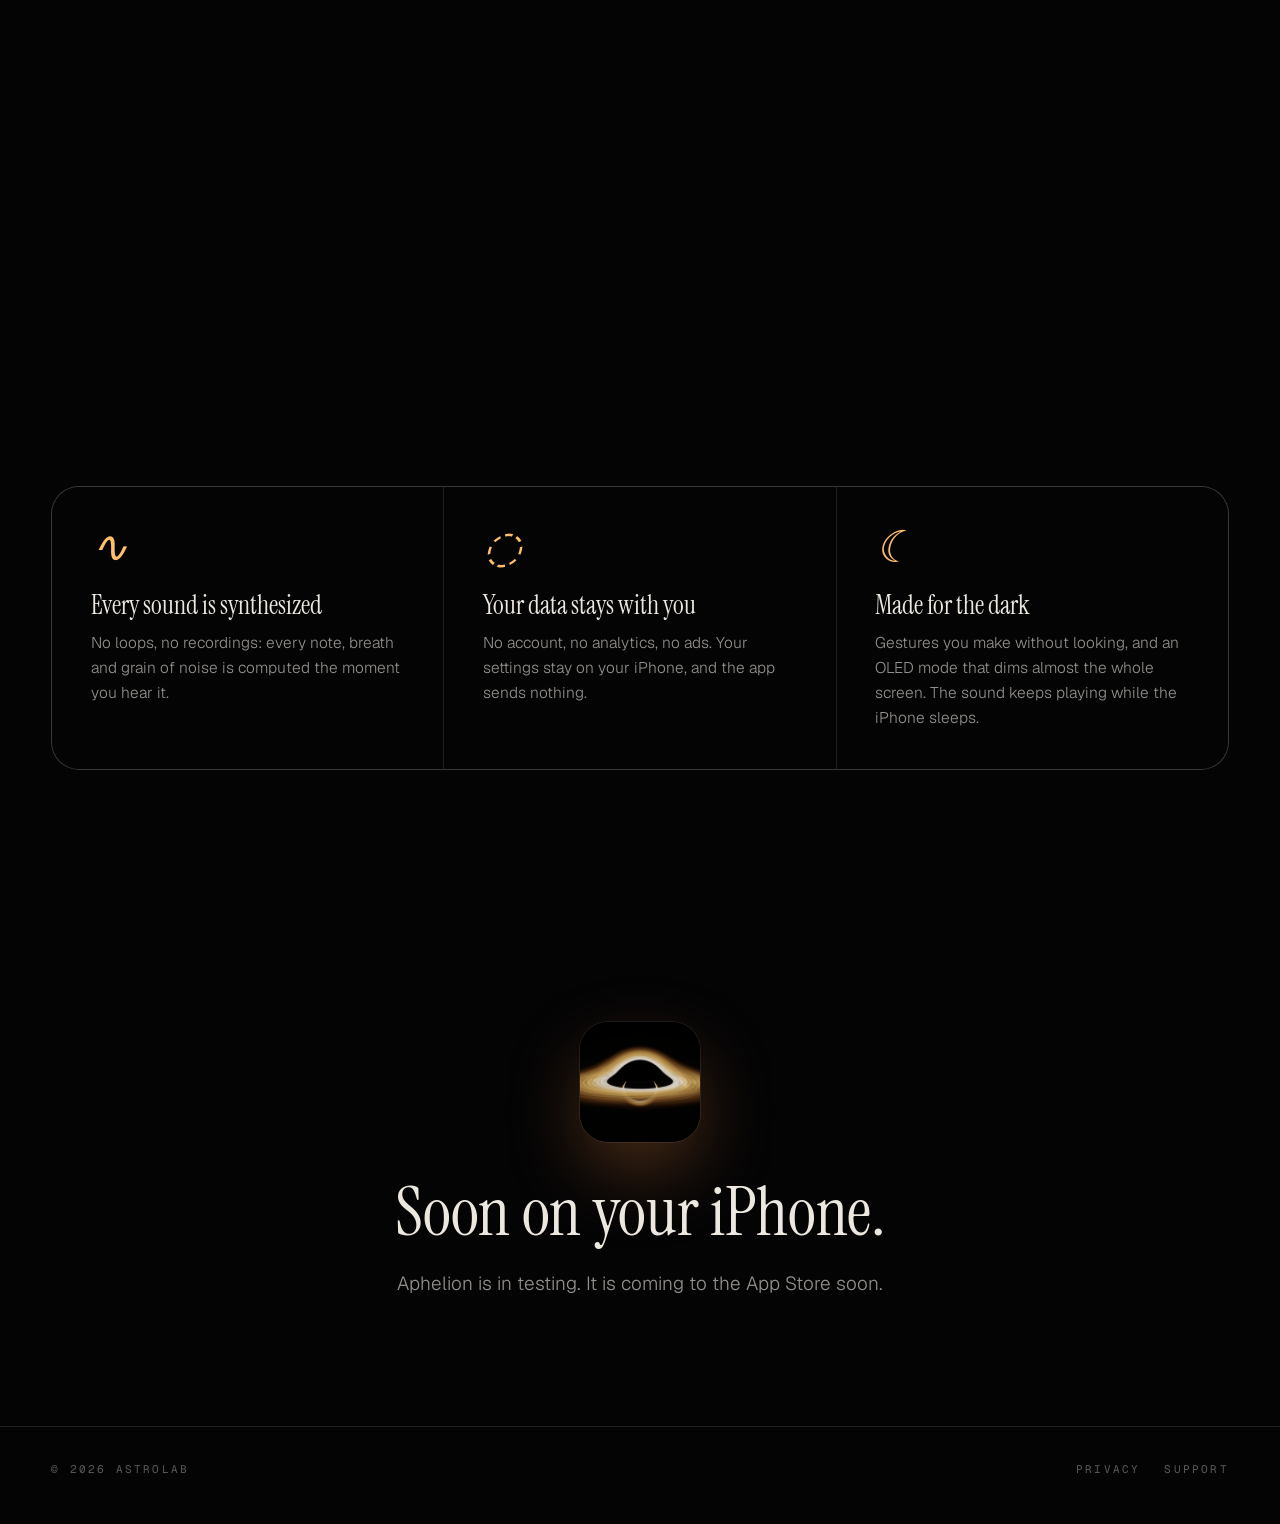
==== commit eb4eba0b: "Vrais cadres d'iPhone 17 Pro Max, captures dans la langue de la page (anglais par défaut), sans barr" ====
--- a/index.html
+++ b/index.html
@@ -1,9 +1,9 @@
 <!doctype html>
-<html lang="fr" data-l="fr">
+<html lang="en" data-l="en">
 <head>
 <meta charset="utf-8">
 <meta name="viewport" content="width=device-width,initial-scale=1,viewport-fit=cover">
-<title>Aphelion — un instrument de calme</title>
+<title>Aphelion — an instrument of calm</title>
 <meta name="titre-fr" content="Aphelion — un instrument de calme">
 <meta name="titre-en" content="Aphelion — an instrument of calm">
 <meta name="description" content="Aphelion, by Astrolab: breathe, sleep, focus and listen. Ten worlds, every sound synthesized live, nothing recorded, no data collected.">
@@ -20,7 +20,7 @@
 
 <header class="barre">
   <a class="marque" href="./"><img src="img/favicon.png" alt="">Astrolab</a>
-  <div class="langue" role="group" aria-label="Langue · Language"><button data-l="fr" aria-pressed="true">FR</button><button data-l="en" aria-pressed="false">EN</button></div>
+  <div class="langue" role="group" aria-label="Langue · Language"><button data-l="en" aria-pressed="true">EN</button><button data-l="fr" aria-pressed="false">FR</button></div>
 </header>
 
 <div class="ouverture">
@@ -45,7 +45,7 @@
 
     <div class="modes">
       <article class="mode vient">
-        <div class="tel" style="--lueur:rgba(80,200,180,.3)"><img src="img/resp-espace.webp" alt="" loading="lazy"></div>
+        <div class="tel" style="--lueur:rgba(80,200,180,.3)"><div class="corps"><img class="fr" src="img/fr/resp-espace.webp" alt="" loading="lazy"><img class="en" src="img/en/resp-espace.webp" alt="" loading="lazy"><i class="ile"></i></div><b class="bt b1"></b><b class="bt b2"></b><b class="bt b3"></b><b class="bt b4"></b><b class="bt b5"></b></div>
         <div class="texte">
           <div class="num">01</div>
           <h3><span class="fr"><em>Respirer</em> en carré</span><span class="en"><em>Breathe</em> in a square</span></h3>
@@ -59,7 +59,7 @@
       </article>
 
       <article class="mode vient">
-        <div class="tel" style="--lueur:rgba(255,130,70,.3)"><img src="img/sommeil-trou.webp" alt="" loading="lazy"></div>
+        <div class="tel" style="--lueur:rgba(255,130,70,.3)"><div class="corps"><img class="fr" src="img/fr/sommeil-trou.webp" alt="" loading="lazy"><img class="en" src="img/en/sommeil-trou.webp" alt="" loading="lazy"><i class="ile"></i></div><b class="bt b1"></b><b class="bt b2"></b><b class="bt b3"></b><b class="bt b4"></b><b class="bt b5"></b></div>
         <div class="texte">
           <div class="num">02</div>
           <h3><span class="fr"><em>Dormir</em> dans le bruit qu'on choisit</span><span class="en"><em>Sleep</em> in the noise you choose</span></h3>
@@ -73,7 +73,7 @@
       </article>
 
       <article class="mode vient">
-        <div class="tel" style="--lueur:rgba(255,190,110,.28)"><img src="img/focus-desert.webp" alt="" loading="lazy"></div>
+        <div class="tel" style="--lueur:rgba(255,190,110,.28)"><div class="corps"><img class="fr" src="img/fr/focus-desert.webp" alt="" loading="lazy"><img class="en" src="img/en/focus-desert.webp" alt="" loading="lazy"><i class="ile"></i></div><b class="bt b1"></b><b class="bt b2"></b><b class="bt b3"></b><b class="bt b4"></b><b class="bt b5"></b></div>
         <div class="texte">
           <div class="num">03</div>
           <h3><span class="fr"><em>Se concentrer</em> sur une pulsation</span><span class="en"><em>Focus</em> on a steady pulse</span></h3>
@@ -88,8 +88,8 @@
 
       <article class="mode vient">
         <div class="duo">
-          <div class="tel" style="--lueur:rgba(90,220,200,.32)"><img src="img/ondes-espace.webp" alt="" loading="lazy"></div>
-          <div class="tel" style="--lueur:rgba(255,240,210,.3)"><img src="img/ondes-infini.webp" alt="" loading="lazy"></div>
+          <div class="tel" style="--lueur:rgba(90,220,200,.32)"><div class="corps"><img class="fr" src="img/fr/ondes-espace.webp" alt="" loading="lazy"><img class="en" src="img/en/ondes-espace.webp" alt="" loading="lazy"><i class="ile"></i></div><b class="bt b1"></b><b class="bt b2"></b><b class="bt b3"></b><b class="bt b4"></b><b class="bt b5"></b></div>
+          <div class="tel" style="--lueur:rgba(255,240,210,.3)"><div class="corps"><img class="fr" src="img/fr/ondes-infini.webp" alt="" loading="lazy"><img class="en" src="img/en/ondes-infini.webp" alt="" loading="lazy"><i class="ile"></i></div><b class="bt b1"></b><b class="bt b2"></b><b class="bt b3"></b><b class="bt b4"></b><b class="bt b5"></b></div>
         </div>
         <div class="texte">
           <div class="num">04</div>
@@ -104,7 +104,7 @@
       </article>
 
       <article class="mode vient">
-        <div class="tel" style="--lueur:rgba(200,200,255,.25)"><img src="img/e360-infini.webp" alt="" loading="lazy"></div>
+        <div class="tel" style="--lueur:rgba(200,200,255,.25)"><div class="corps"><img class="fr" src="img/fr/e360-infini.webp" alt="" loading="lazy"><img class="en" src="img/en/e360-infini.webp" alt="" loading="lazy"><i class="ile"></i></div><b class="bt b1"></b><b class="bt b2"></b><b class="bt b3"></b><b class="bt b4"></b><b class="bt b5"></b></div>
         <div class="texte">
           <div class="num">05</div>
           <h3><span class="fr"><em>360</em> : le son tout autour</span><span class="en"><em>360</em>: sound all around</span></h3>
@@ -122,16 +122,16 @@
     <p class="chapeau" style="margin-inline:auto"><span class="fr">Un décor, une police, des particules et un son à lui. Aphelion suit ton iPhone et passe seule de la nuit au jour, en douceur.</span><span class="en">Each has its own scenery, typeface, particles and sound. Aphelion follows your iPhone and drifts from night to day on its own.</span></p>
   </div>
   <div class="bande vient">
-    <div class="carte"><div class="tel"><img src="img/resp-espace.webp" alt="" loading="lazy"></div><b>Espace</b><span class="fr">nébuleuse, cloches</span><span class="en">nebula, bells</span></div>
-    <div class="carte"><div class="tel"><img src="img/resp-seance-infini.webp" alt="" loading="lazy"></div><b>Infini</b><span class="fr">un tunnel de lumière</span><span class="en">a tunnel of light</span></div>
-    <div class="carte"><div class="tel"><img src="img/sommeil-trou.webp" alt="" loading="lazy"></div><b class="fr">Trou noir</b><b class="en">Black hole</b><span class="fr">disque d'accrétion, gong</span><span class="en">accretion disk, gong</span></div>
-    <div class="carte"><div class="tel"><img src="img/focus-desert.webp" alt="" loading="lazy"></div><b class="fr">Désert</b><b class="en">Desert</b><span class="fr">dunes, oud, vent</span><span class="en">dunes, oud, wind</span></div>
-    <div class="carte"><div class="tel"><img src="img/resp-zen.webp" alt="" loading="lazy"></div><b>Zen</b><span class="fr">sable ratissé, bols</span><span class="en">raked sand, bowls</span></div>
-    <div class="carte"><div class="tel"><img src="img/sommeil-nuages.webp" alt="" loading="lazy"></div><b class="fr">Nuages</b><b class="en">Clouds</b><span class="fr">au-dessus de la mer de nuages</span><span class="en">above a sea of clouds</span></div>
-    <div class="carte"><div class="tel"><img src="img/resp-lagon.webp" alt="" loading="lazy"></div><b class="fr">Lagon</b><b class="en">Lagoon</b><span class="fr">reflets sous l'eau</span><span class="en">caustics under water</span></div>
-    <div class="carte"><div class="tel"><img src="img/focus-prisme.webp" alt="" loading="lazy"></div><b class="fr">Prisme</b><b class="en">Prism</b><span class="fr">la lumière décomposée</span><span class="en">light split apart</span></div>
-    <div class="carte"><div class="tel"><img src="img/resp-neve.webp" alt="" loading="lazy"></div><b class="fr">Névé</b><b class="en">Snowfield</b><span class="fr">neige et soleil d'altitude</span><span class="en">snow and high sun</span></div>
-    <div class="carte"><div class="tel"><img src="img/resp-washi.webp" alt="" loading="lazy"></div><b>Washi</b><span class="fr">papier, encre, koto</span><span class="en">paper, ink, koto</span></div>
+    <div class="carte"><div class="tel"><div class="corps"><img class="fr" src="img/fr/resp-espace.webp" alt="" loading="lazy"><img class="en" src="img/en/resp-espace.webp" alt="" loading="lazy"><i class="ile"></i></div><b class="bt b1"></b><b class="bt b2"></b><b class="bt b3"></b><b class="bt b4"></b><b class="bt b5"></b></div><b class="fr">Espace</b><b class="en">Space</b><span class="fr">nébuleuse, cloches</span><span class="en">nebula, bells</span></div>
+    <div class="carte"><div class="tel"><div class="corps"><img class="fr" src="img/fr/resp-seance-infini.webp" alt="" loading="lazy"><img class="en" src="img/en/resp-seance-infini.webp" alt="" loading="lazy"><i class="ile"></i></div><b class="bt b1"></b><b class="bt b2"></b><b class="bt b3"></b><b class="bt b4"></b><b class="bt b5"></b></div><b class="fr">Infini</b><b class="en">Infinite</b><span class="fr">un tunnel de lumière</span><span class="en">a tunnel of light</span></div>
+    <div class="carte"><div class="tel"><div class="corps"><img class="fr" src="img/fr/sommeil-trou.webp" alt="" loading="lazy"><img class="en" src="img/en/sommeil-trou.webp" alt="" loading="lazy"><i class="ile"></i></div><b class="bt b1"></b><b class="bt b2"></b><b class="bt b3"></b><b class="bt b4"></b><b class="bt b5"></b></div><b class="fr">Trou noir</b><b class="en">Black hole</b><span class="fr">disque d'accrétion, gong</span><span class="en">accretion disk, gong</span></div>
+    <div class="carte"><div class="tel"><div class="corps"><img class="fr" src="img/fr/focus-desert.webp" alt="" loading="lazy"><img class="en" src="img/en/focus-desert.webp" alt="" loading="lazy"><i class="ile"></i></div><b class="bt b1"></b><b class="bt b2"></b><b class="bt b3"></b><b class="bt b4"></b><b class="bt b5"></b></div><b class="fr">Désert</b><b class="en">Desert</b><span class="fr">dunes, oud, vent</span><span class="en">dunes, oud, wind</span></div>
+    <div class="carte"><div class="tel"><div class="corps"><img class="fr" src="img/fr/resp-zen.webp" alt="" loading="lazy"><img class="en" src="img/en/resp-zen.webp" alt="" loading="lazy"><i class="ile"></i></div><b class="bt b1"></b><b class="bt b2"></b><b class="bt b3"></b><b class="bt b4"></b><b class="bt b5"></b></div><b>Zen</b><span class="fr">sable ratissé, bols</span><span class="en">raked sand, bowls</span></div>
+    <div class="carte"><div class="tel"><div class="corps"><img class="fr" src="img/fr/sommeil-nuages.webp" alt="" loading="lazy"><img class="en" src="img/en/sommeil-nuages.webp" alt="" loading="lazy"><i class="ile"></i></div><b class="bt b1"></b><b class="bt b2"></b><b class="bt b3"></b><b class="bt b4"></b><b class="bt b5"></b></div><b class="fr">Nuages</b><b class="en">Clouds</b><span class="fr">au-dessus de la mer de nuages</span><span class="en">above a sea of clouds</span></div>
+    <div class="carte"><div class="tel"><div class="corps"><img class="fr" src="img/fr/resp-lagon.webp" alt="" loading="lazy"><img class="en" src="img/en/resp-lagon.webp" alt="" loading="lazy"><i class="ile"></i></div><b class="bt b1"></b><b class="bt b2"></b><b class="bt b3"></b><b class="bt b4"></b><b class="bt b5"></b></div><b class="fr">Lagon</b><b class="en">Lagoon</b><span class="fr">reflets sous l'eau</span><span class="en">caustics under water</span></div>
+    <div class="carte"><div class="tel"><div class="corps"><img class="fr" src="img/fr/focus-prisme.webp" alt="" loading="lazy"><img class="en" src="img/en/focus-prisme.webp" alt="" loading="lazy"><i class="ile"></i></div><b class="bt b1"></b><b class="bt b2"></b><b class="bt b3"></b><b class="bt b4"></b><b class="bt b5"></b></div><b class="fr">Prisme</b><b class="en">Prism</b><span class="fr">la lumière décomposée</span><span class="en">light split apart</span></div>
+    <div class="carte"><div class="tel"><div class="corps"><img class="fr" src="img/fr/resp-neve.webp" alt="" loading="lazy"><img class="en" src="img/en/resp-neve.webp" alt="" loading="lazy"><i class="ile"></i></div><b class="bt b1"></b><b class="bt b2"></b><b class="bt b3"></b><b class="bt b4"></b><b class="bt b5"></b></div><b class="fr">Névé</b><b class="en">Snowfield</b><span class="fr">neige et soleil d'altitude</span><span class="en">snow and high sun</span></div>
+    <div class="carte"><div class="tel"><div class="corps"><img class="fr" src="img/fr/resp-washi.webp" alt="" loading="lazy"><img class="en" src="img/en/resp-washi.webp" alt="" loading="lazy"><i class="ile"></i></div><b class="bt b1"></b><b class="bt b2"></b><b class="bt b3"></b><b class="bt b4"></b><b class="bt b5"></b></div><b>Washi</b><span class="fr">papier, encre, koto</span><span class="en">paper, ink, koto</span></div>
   </div>
   <div class="nuitjour"><span class="fr">← nuit · jour →</span><span class="en">← night · day →</span></div>
 </section>
--- a/style.css
+++ b/style.css
@@ -71,11 +71,26 @@
 .mode li::before{content:'';position:absolute;left:0;top:.72em;width:9px;height:1px;background:var(--or)}
 .num{font-family:var(--mono);font-size:11px;letter-spacing:.3em;color:var(--pale)}
 
-.tel{position:relative;justify-self:center;width:min(330px,78vw);aspect-ratio:660/1434;border-radius:46px;padding:9px;
-  background:linear-gradient(145deg,#2a2a2e,#0c0c0e 40%,#1c1c20);box-shadow:0 0 0 1px rgba(255,255,255,.07),0 40px 90px -20px rgba(0,0,0,.9),0 0 120px -30px var(--lueur,rgba(255,170,90,.25))}
-.tel img{width:100%;height:100%;object-fit:cover;border-radius:38px}
-.duo{display:flex;justify-content:center;gap:clamp(14px,2vw,24px)}
-.duo .tel{width:min(270px,40vw)}
+/* iPhone 17 Pro Max: titanium rim, black bezel, Dynamic Island, side buttons (sizes in fractions of the body width --w) */
+.tel{--w:min(330px,78vw);position:relative;justify-self:center;width:var(--w);padding:calc(var(--w)*.011);border-radius:calc(var(--w)*.178);
+  background:linear-gradient(90deg,#77736d,#3a3936 3%,#26262a 8%,#2f2f33 50%,#26262a 92%,#3a3936 97%,#77736d),#2f2f33;
+  box-shadow:inset 0 0 0 1px rgba(255,255,255,.14),inset 0 1px 1px rgba(255,255,255,.25),0 50px 100px -25px rgba(0,0,0,.95),0 0 140px -30px var(--lueur,rgba(255,170,90,.25))}
+.tel .corps{position:relative;padding:calc(var(--w)*.03);border-radius:calc(var(--w)*.167);background:#000;box-shadow:inset 0 0 0 1px #111}
+.tel img{width:100%;height:auto;aspect-ratio:660/1434;border-radius:calc(var(--w)*.135);background:#050506}
+.tel .corps::after{content:'';position:absolute;inset:calc(var(--w)*.03);border-radius:calc(var(--w)*.135);pointer-events:none;
+  background:linear-gradient(125deg,rgba(255,255,255,.07),rgba(255,255,255,0) 32%)}
+.tel .ile{position:absolute;left:50%;top:calc(var(--w)*(.03 + .938*11/440));transform:translateX(-50%);width:calc(var(--w)*.938*126/440);height:calc(var(--w)*.938*37/440);
+  border-radius:99px;background:#000}
+.tel .ile::after{content:'';position:absolute;right:22%;top:50%;width:calc(var(--w)*.026);height:calc(var(--w)*.026);transform:translateY(-50%);border-radius:50%;
+  background:radial-gradient(circle at 35% 35%,#2a3550,#0a0d16 60%)}
+.tel .bt{position:absolute;width:calc(var(--w)*.012);border-radius:2px;background:linear-gradient(90deg,#4b4945,#7a7671 60%,#3a3936)}
+.tel .b1{left:calc(var(--w)*-.009);top:17%;height:5%}
+.tel .b2{left:calc(var(--w)*-.009);top:25%;height:9%}
+.tel .b3{left:calc(var(--w)*-.009);top:36%;height:9%}
+.tel .b4{right:calc(var(--w)*-.009);top:28%;height:14%;transform:scaleX(-1)}
+.tel .b5{right:calc(var(--w)*-.006);top:55%;height:7%;width:calc(var(--w)*.008);background:linear-gradient(90deg,#1c1c20,#3c3c44)}
+.duo{display:flex;justify-content:center;align-items:flex-start;gap:clamp(14px,2vw,24px)}
+.duo .tel{--w:min(270px,40vw)}
 .duo .tel:last-child{margin-top:60px}
 
 /* universes */
@@ -84,7 +99,7 @@
   mask-image:linear-gradient(90deg,transparent,#000 5%,#000 95%,transparent)}
 .bande::-webkit-scrollbar{display:none}
 .carte{flex:0 0 auto;scroll-snap-align:center;width:min(220px,52vw)}
-.carte .tel{width:100%;border-radius:34px;padding:7px}.carte .tel img{border-radius:28px}
+.carte .tel{--w:min(220px,52vw)}
 .carte b{display:block;margin-top:18px;font-family:var(--mono);font-weight:400;font-size:11px;letter-spacing:.3em;text-transform:uppercase;text-align:center}
 .carte span{display:block;text-align:center;color:var(--pale);font-size:13.5px}
 .nuitjour{display:flex;justify-content:center;gap:28px;margin-top:20px;font-family:var(--mono);font-size:11px;letter-spacing:.28em;text-transform:uppercase;color:var(--pale)}
